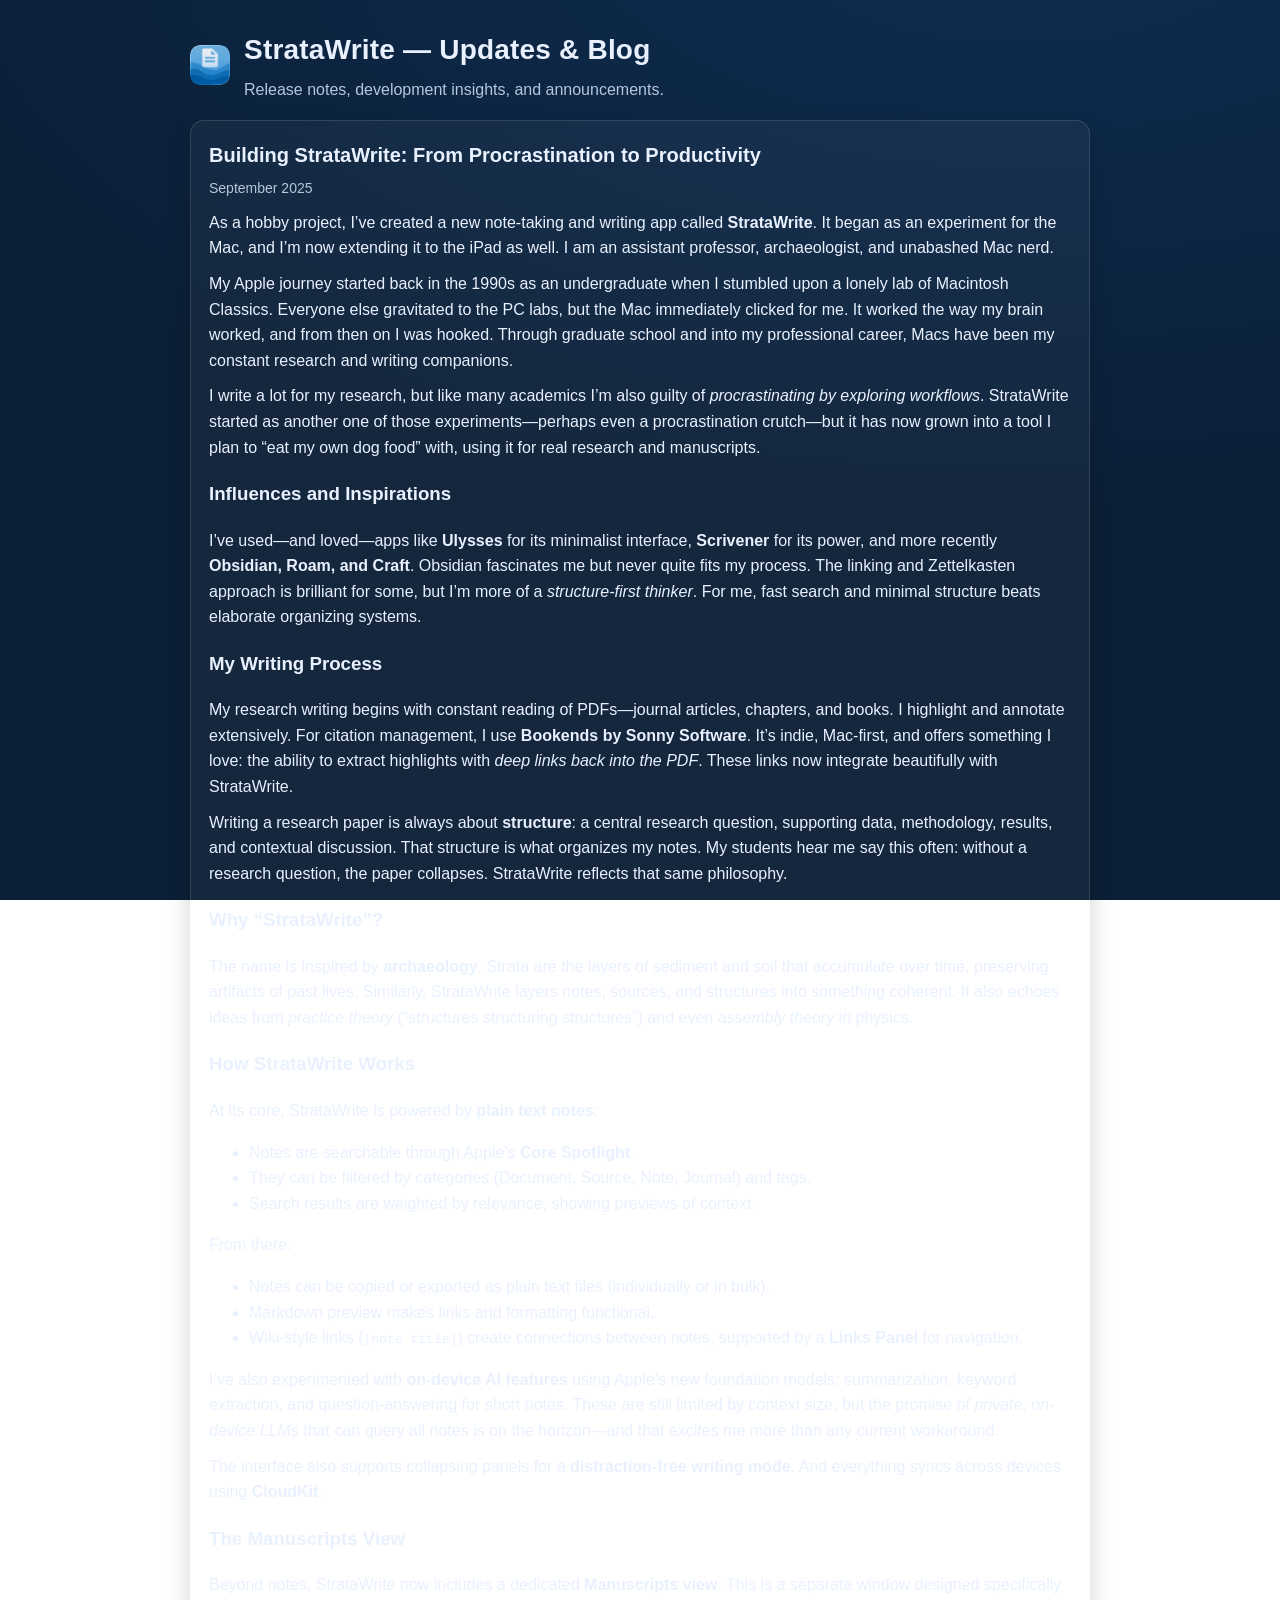
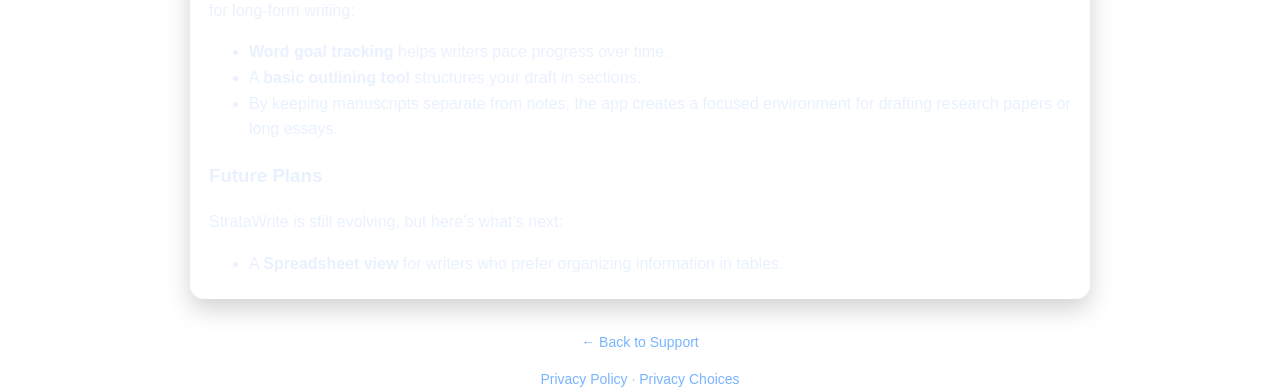
==== blog.html @ fb5aecd9 "Update blog.html" ====
<!DOCTYPE html>
<html lang="en">
<head>
  <meta charset="utf-8">
  <meta name="viewport" content="width=device-width, initial-scale=1">
  <title>StrataWrite — Updates & Blog</title>
  <meta name="description" content="Product updates, release notes, and development notes for StrataWrite.">
  <link rel="apple-touch-icon" sizes="180x180" href="apple-touch-icon.png">
  <link rel="icon" type="image/png" sizes="32x32" href="favicon-32x32.png">
  <link rel="icon" type="image/png" sizes="16x16" href="favicon-16x16.png">
  <link rel="manifest" href="site.webmanifest">
  <style>
    :root {
      --bg: #0b1f36;
      --bg2:#0e2d51;
      --text:#e9f1ff;
      --muted:#b7c6de;
      --card:#10243f;
      --accent:#79b4ff;
      --border: rgba(255,255,255,0.12);
    }
    *{box-sizing:border-box}
    html,body{height:100%}
    body{
      margin:0;
      font-family:-apple-system,BlinkMacSystemFont,"SF Pro Text","Segoe UI",Roboto,Helvetica,Arial,sans-serif;
      color:var(--text);
      background: radial-gradient(1200px 600px at 80% -10%, var(--bg2), var(--bg)) fixed;
      line-height:1.6;
      -webkit-font-smoothing:antialiased;
      -moz-osx-font-smoothing:grayscale;
      padding: 28px 20px 80px;
    }
    .wrap{max-width:900px;margin:0 auto}
    header{
      display:flex;align-items:center;gap:14px;margin-bottom:16px
    }
    header img{width:40px;height:40px;border-radius:9px}
    h1{margin:0;font-size:28px;letter-spacing:.2px}
    .sub{color:var(--muted);margin:4px 0 0 0}
    .post{
      background: rgba(255,255,255,0.04);
      border: 1px solid var(--border);
      border-radius: 14px;
      padding: 18px 18px 6px;
      margin: 18px 0;
      box-shadow: 0 10px 24px rgba(0,0,0,0.18);
    }
    .post h2{margin:0 0 6px;font-size:20px}
    .meta{color:var(--muted);font-size:14px;margin-bottom:10px}
    .post p{margin:0 0 10px}
    .divider{height:1px;background:var(--border);margin:14px 0}
    a{color:var(--accent);text-decoration:none}
    a:hover{text-decoration:underline}
    footer{margin-top:32px;color:var(--muted);font-size:14px;text-align:center}
    .back{display:inline-block;margin-top:8px}
  </style>
</head>
<body>
  <div class="wrap">
    <header id="top">
      <img src="android-chrome-192x192.png" alt="StrataWrite icon">
      <div>
        <h1>StrataWrite — Updates & Blog</h1>
        <p class="sub">Release notes, development insights, and announcements.</p>
      </div>
    </header>

    <!-- NEW POSTS GO ABOVE THIS COMMENT. DUPLICATE THE TEMPLATE BELOW. -->

    <article class="post" id="intro-stratawrite">
  <h2>Building StrataWrite: From Procrastination to Productivity</h2>
  <div class="meta">September 2025</div>

  <p>As a hobby project, I’ve created a new note-taking and writing app called <strong>StrataWrite</strong>. It began as an experiment for the Mac, and I’m now extending it to the iPad as well. I am an assistant professor, archaeologist, and unabashed Mac nerd.</p>

  <p>My Apple journey started back in the 1990s as an undergraduate when I stumbled upon a lonely lab of Macintosh Classics. Everyone else gravitated to the PC labs, but the Mac immediately clicked for me. It worked the way my brain worked, and from then on I was hooked. Through graduate school and into my professional career, Macs have been my constant research and writing companions.</p>

  <p>I write a lot for my research, but like many academics I’m also guilty of <em>procrastinating by exploring workflows</em>. StrataWrite started as another one of those experiments—perhaps even a procrastination crutch—but it has now grown into a tool I plan to “eat my own dog food” with, using it for real research and manuscripts.</p>

  <h3>Influences and Inspirations</h3>
  <p>I’ve used—and loved—apps like <strong>Ulysses</strong> for its minimalist interface, <strong>Scrivener</strong> for its power, and more recently <strong>Obsidian, Roam, and Craft</strong>. Obsidian fascinates me but never quite fits my process. The linking and Zettelkasten approach is brilliant for some, but I’m more of a <em>structure-first thinker</em>. For me, fast search and minimal structure beats elaborate organizing systems.</p>

  <h3>My Writing Process</h3>
  <p>My research writing begins with constant reading of PDFs—journal articles, chapters, and books. I highlight and annotate extensively. For citation management, I use <strong>Bookends by Sonny Software</strong>. It’s indie, Mac-first, and offers something I love: the ability to extract highlights with <em>deep links back into the PDF</em>. These links now integrate beautifully with StrataWrite.</p>

  <p>Writing a research paper is always about <strong>structure</strong>: a central research question, supporting data, methodology, results, and contextual discussion. That structure is what organizes my notes. My students hear me say this often: without a research question, the paper collapses. StrataWrite reflects that same philosophy.</p>

  <h3>Why “StrataWrite”?</h3>
  <p>The name is inspired by <strong>archaeology</strong>. Strata are the layers of sediment and soil that accumulate over time, preserving artifacts of past lives. Similarly, StrataWrite layers notes, sources, and structures into something coherent. It also echoes ideas from <em>practice theory</em> (“structures structuring structures”) and even <em>assembly theory</em> in physics.</p>

  <h3>How StrataWrite Works</h3>
  <p>At its core, StrataWrite is powered by <strong>plain text notes</strong>:</p>
  <ul>
    <li>Notes are searchable through Apple’s <strong>Core Spotlight</strong>.</li>
    <li>They can be filtered by categories (Document, Source, Note, Journal) and tags.</li>
    <li>Search results are weighted by relevance, showing previews of context.</li>
  </ul>

  <p>From there:</p>
  <ul>
    <li>Notes can be copied or exported as plain text files (individually or in bulk).</li>
    <li>Markdown preview makes links and formatting functional.</li>
    <li>Wiki-style links (<code>[note title]</code>) create connections between notes, supported by a <strong>Links Panel</strong> for navigation.</li>
  </ul>

  <p>I’ve also experimented with <strong>on-device AI features</strong> using Apple’s new foundation models: summarization, keyword extraction, and question-answering for short notes. These are still limited by context size, but the promise of <em>private, on-device LLMs</em> that can query all notes is on the horizon—and that excites me more than any current workaround.</p>

  <p>The interface also supports collapsing panels for a <strong>distraction-free writing mode</strong>. And everything syncs across devices using <strong>CloudKit</strong>.</p>

  <h3>The Manuscripts View</h3>
  <p>Beyond notes, StrataWrite now includes a dedicated <strong>Manuscripts view</strong>. This is a separate window designed specifically for long-form writing:</p>
  <ul>
    <li><strong>Word goal tracking</strong> helps writers pace progress over time.</li>
    <li>A <strong>basic outlining tool</strong> structures your draft in sections.</li>
    <li>By keeping manuscripts separate from notes, the app creates a focused environment for drafting research papers or long essays.</li>
  </ul>

  <h3>Future Plans</h3>
  <p>StrataWrite is still evolving, but here’s what’s next:</p>
  <ul>
    <li>A <strong>Spreadsheet view</strong> for writers who prefer organizing information in tables.</li>
  </ul>

    </article>

    <footer>
      <p><a href="/">← Back to Support</a></p>
      <p><a href="privacy.html">Privacy Policy</a> · <a href="privacy-choices.html">Privacy Choices</a></p>
    </footer>
  </div>
</body>
</html>
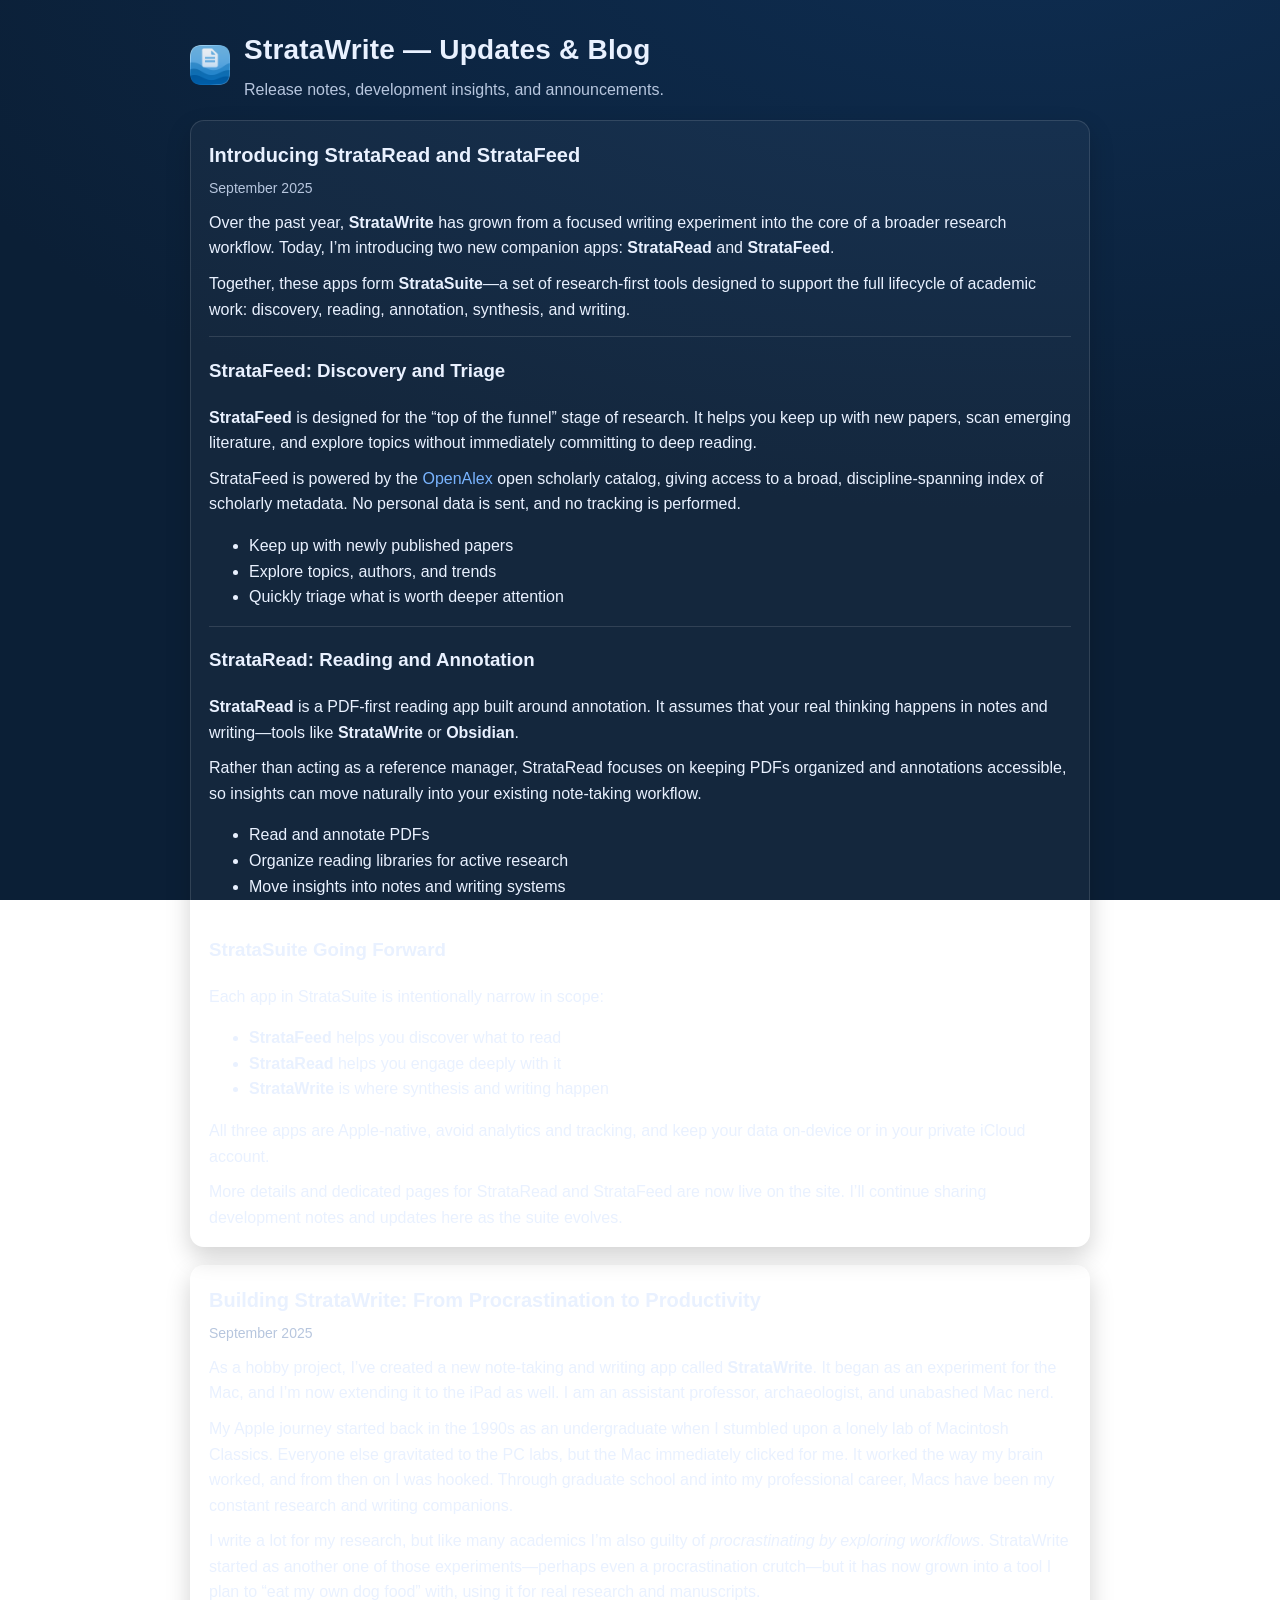
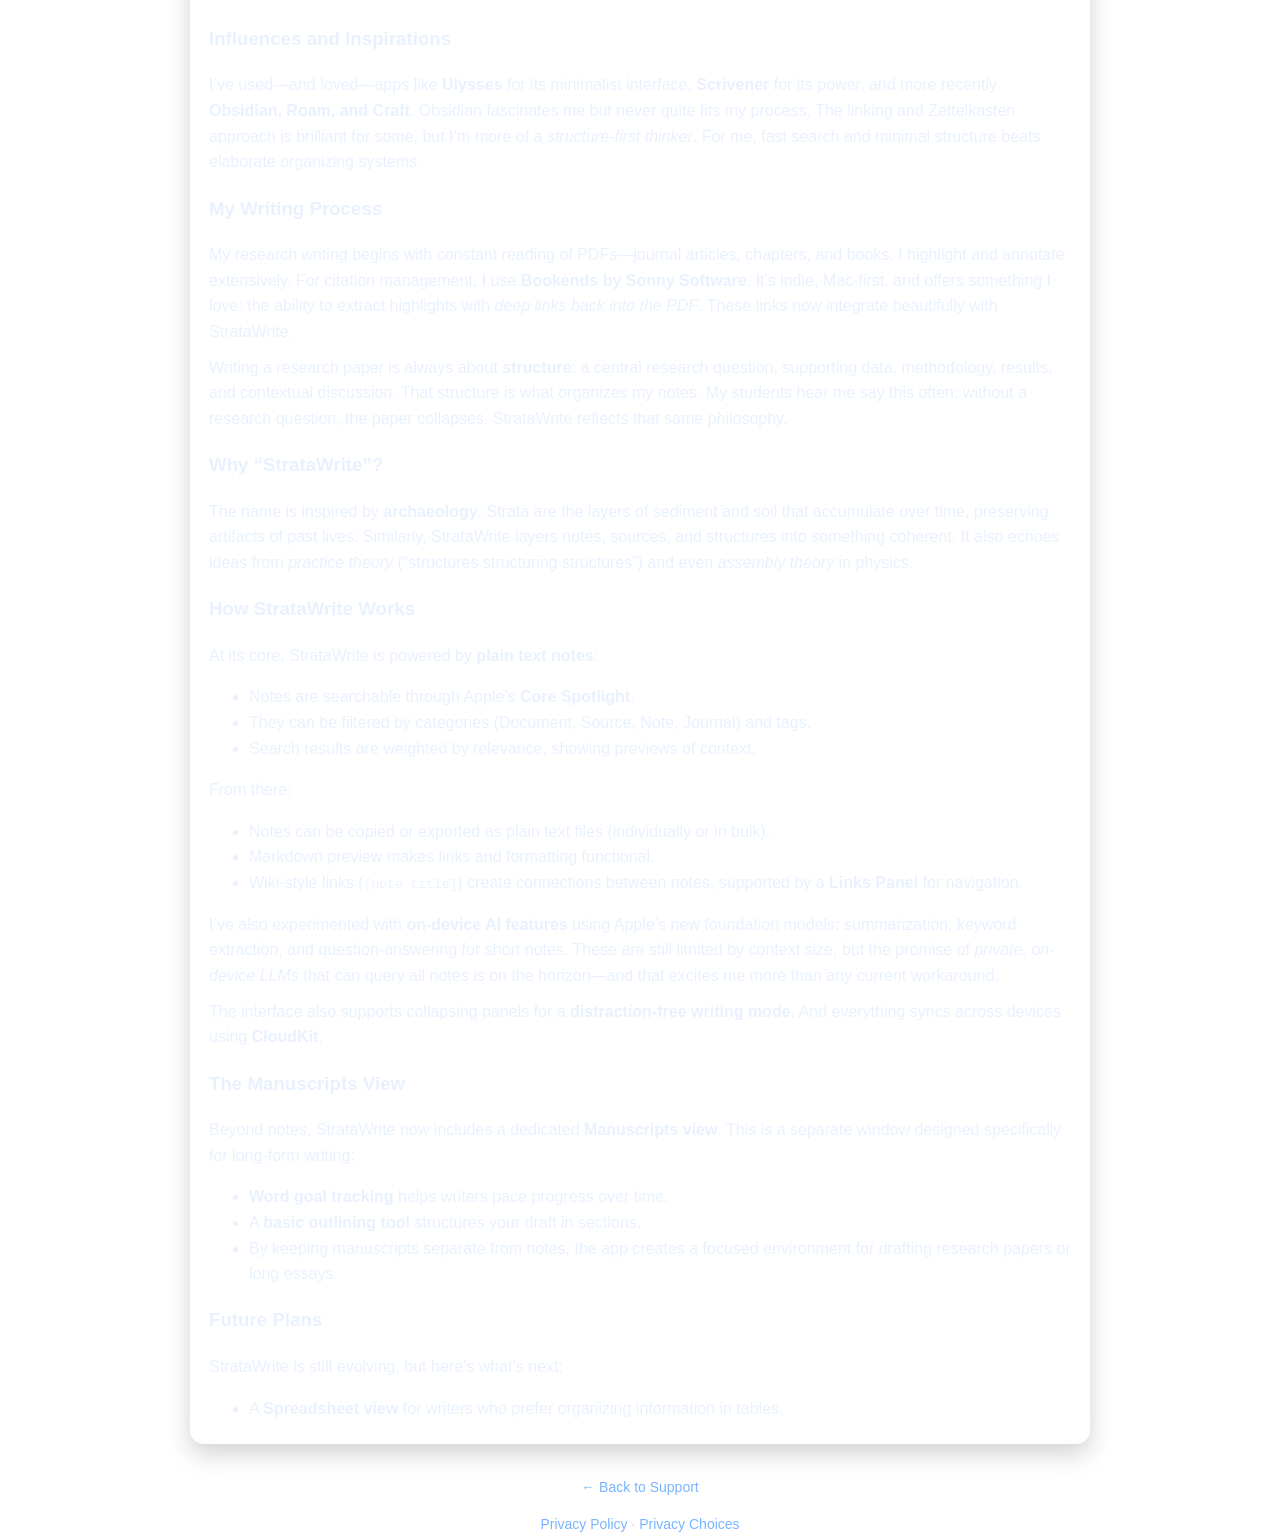
==== commit ee67f8d2: "Update blog.html" ====
--- a/blog.html
+++ b/blog.html
@@ -66,6 +66,91 @@
       </div>
     </header>
 
+        <!-- NEW POSTS GO ABOVE THIS COMMENT. DUPLICATE THE TEMPLATE BELOW. -->
+
+    <article class="post" id="introducing-stratasuite">
+      <h2>Introducing StrataRead and StrataFeed</h2>
+      <div class="meta">September 2025</div>
+
+      <p>
+        Over the past year, <strong>StrataWrite</strong> has grown from a focused writing experiment
+        into the core of a broader research workflow. Today, I’m introducing two new companion apps:
+        <strong>StrataRead</strong> and <strong>StrataFeed</strong>.
+      </p>
+
+      <p>
+        Together, these apps form <strong>StrataSuite</strong>—a set of research-first tools designed
+        to support the full lifecycle of academic work: discovery, reading, annotation, synthesis,
+        and writing.
+      </p>
+
+      <div class="divider"></div>
+
+      <h3>StrataFeed: Discovery and Triage</h3>
+      <p>
+        <strong>StrataFeed</strong> is designed for the “top of the funnel” stage of research.
+        It helps you keep up with new papers, scan emerging literature, and explore topics without
+        immediately committing to deep reading.
+      </p>
+
+      <p>
+        StrataFeed is powered by the <a href="https://openalex.org" target="_blank" rel="noopener">OpenAlex</a>
+        open scholarly catalog, giving access to a broad, discipline-spanning index of scholarly metadata.
+        No personal data is sent, and no tracking is performed.
+      </p>
+
+      <ul>
+        <li>Keep up with newly published papers</li>
+        <li>Explore topics, authors, and trends</li>
+        <li>Quickly triage what is worth deeper attention</li>
+      </ul>
+
+      <div class="divider"></div>
+
+      <h3>StrataRead: Reading and Annotation</h3>
+      <p>
+        <strong>StrataRead</strong> is a PDF-first reading app built around annotation.
+        It assumes that your real thinking happens in notes and writing—tools like
+        <strong>StrataWrite</strong> or <strong>Obsidian</strong>.
+      </p>
+
+      <p>
+        Rather than acting as a reference manager, StrataRead focuses on keeping PDFs organized
+        and annotations accessible, so insights can move naturally into your existing note-taking
+        workflow.
+      </p>
+
+      <ul>
+        <li>Read and annotate PDFs</li>
+        <li>Organize reading libraries for active research</li>
+        <li>Move insights into notes and writing systems</li>
+      </ul>
+
+      <div class="divider"></div>
+
+      <h3>StrataSuite Going Forward</h3>
+      <p>
+        Each app in StrataSuite is intentionally narrow in scope:
+      </p>
+
+      <ul>
+        <li><strong>StrataFeed</strong> helps you discover what to read</li>
+        <li><strong>StrataRead</strong> helps you engage deeply with it</li>
+        <li><strong>StrataWrite</strong> is where synthesis and writing happen</li>
+      </ul>
+
+      <p>
+        All three apps are Apple-native, avoid analytics and tracking, and keep your data
+        on-device or in your private iCloud account.
+      </p>
+
+      <p>
+        More details and dedicated pages for StrataRead and StrataFeed are now live on the site.
+        I’ll continue sharing development notes and updates here as the suite evolves.
+      </p>
+    </article>
+
+    <!-- PREVIOUS POSTS -->
     <!-- NEW POSTS GO ABOVE THIS COMMENT. DUPLICATE THE TEMPLATE BELOW. -->
 
     <article class="post" id="intro-stratawrite">
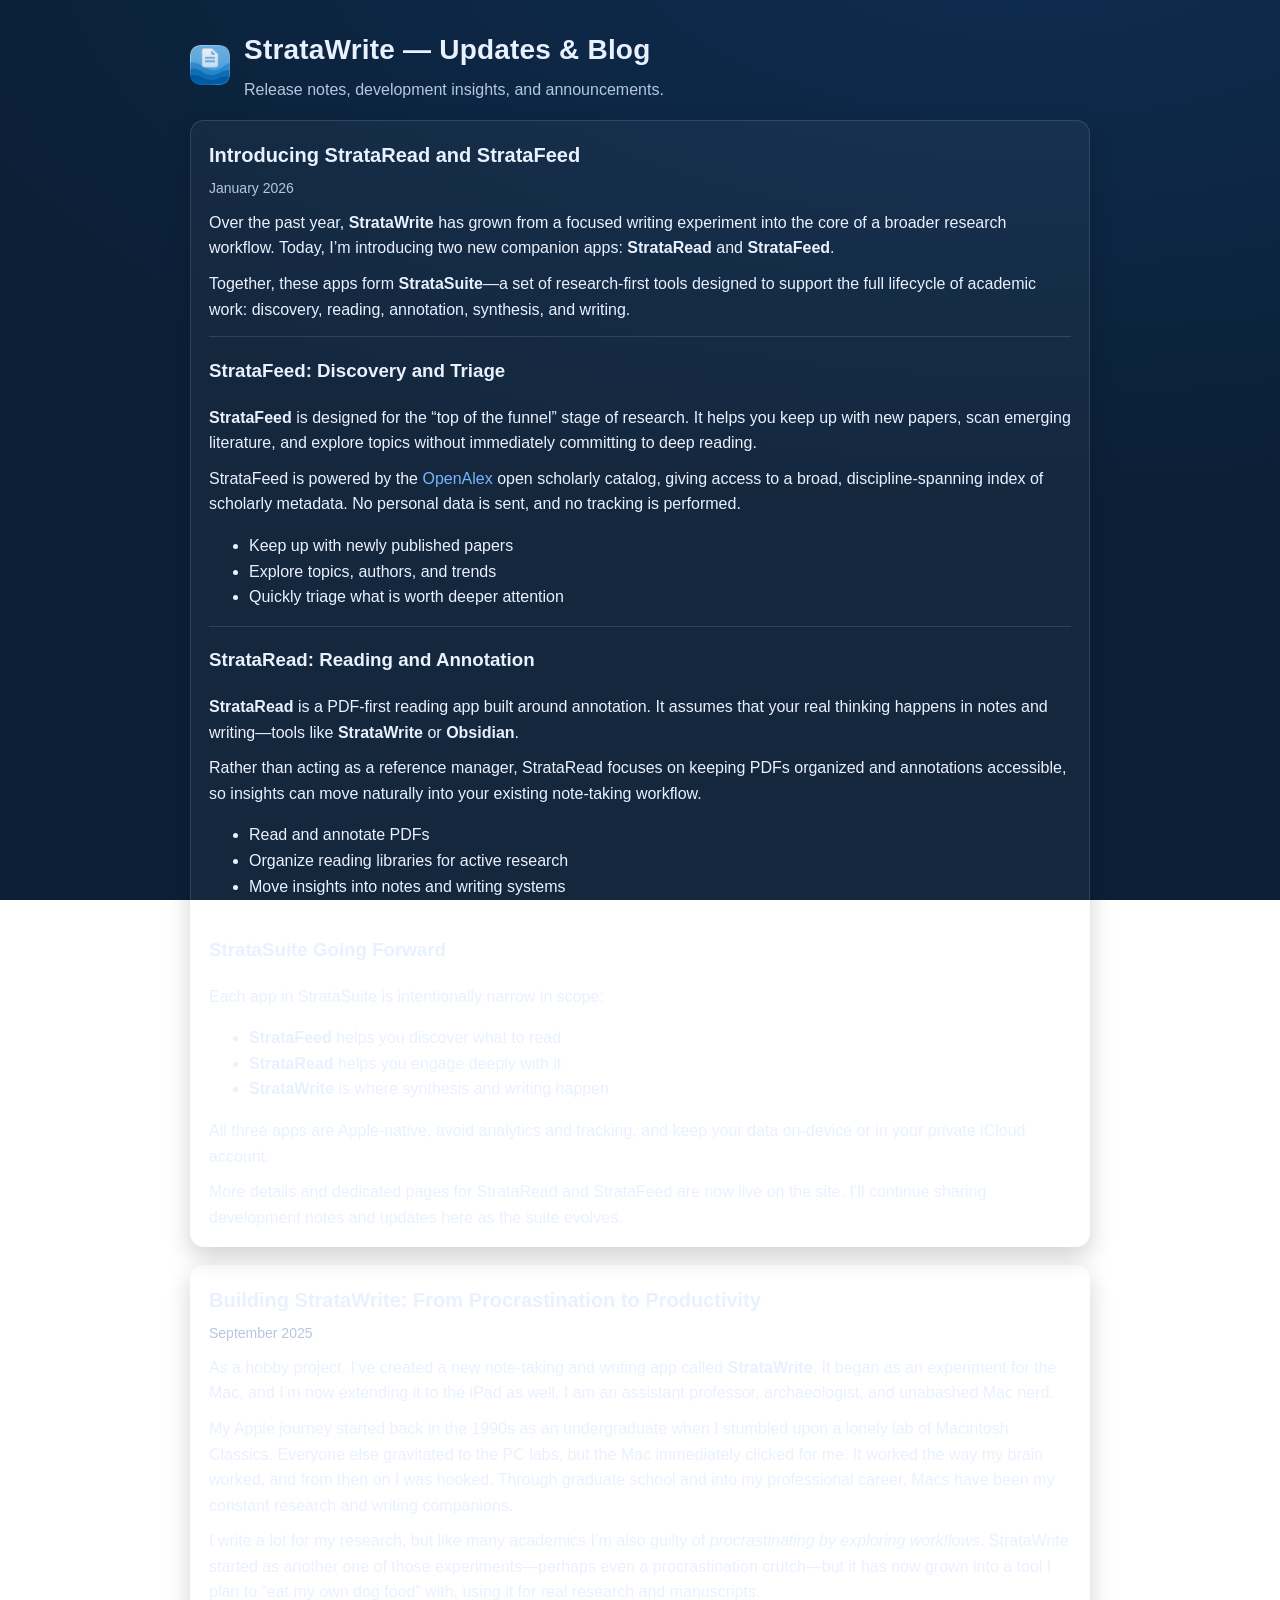
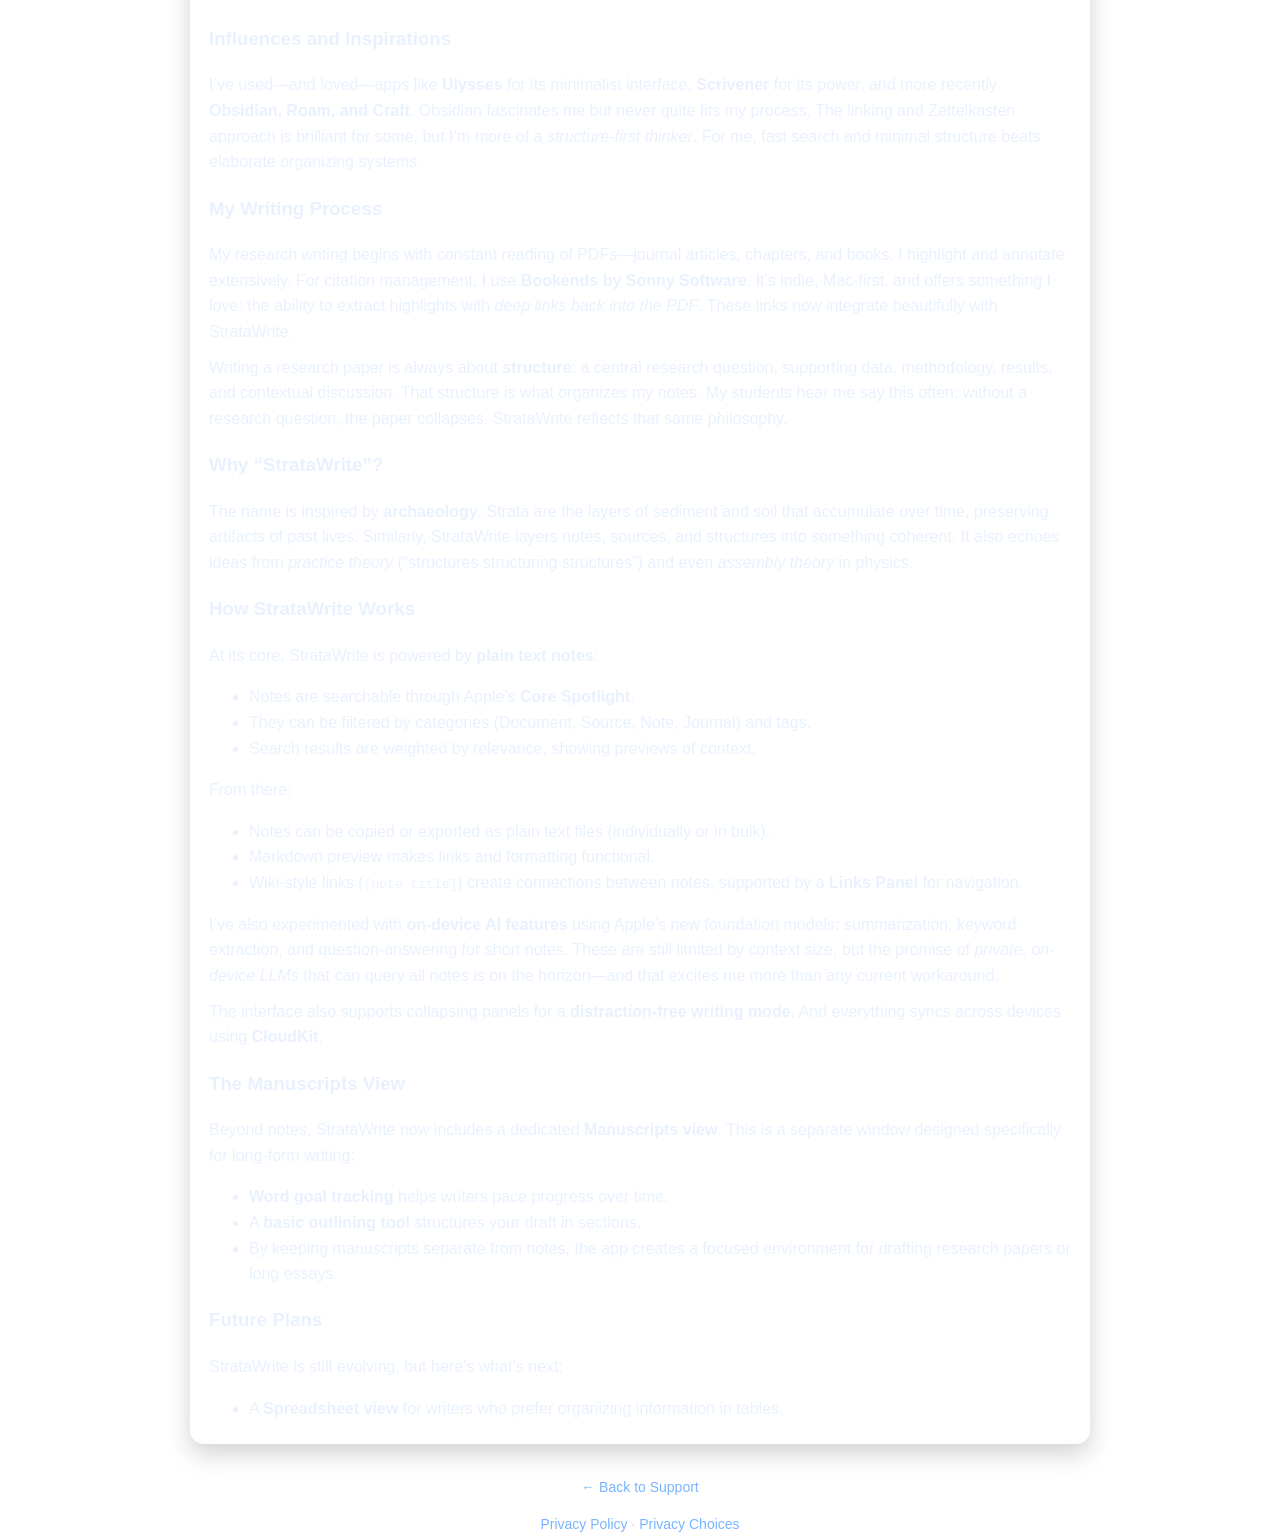
==== commit 94539bc9: "Update blog.html" ====
--- a/blog.html
+++ b/blog.html
@@ -70,7 +70,7 @@
 
     <article class="post" id="introducing-stratasuite">
       <h2>Introducing StrataRead and StrataFeed</h2>
-      <div class="meta">September 2025</div>
+      <div class="meta">January 2026</div>
 
       <p>
         Over the past year, <strong>StrataWrite</strong> has grown from a focused writing experiment
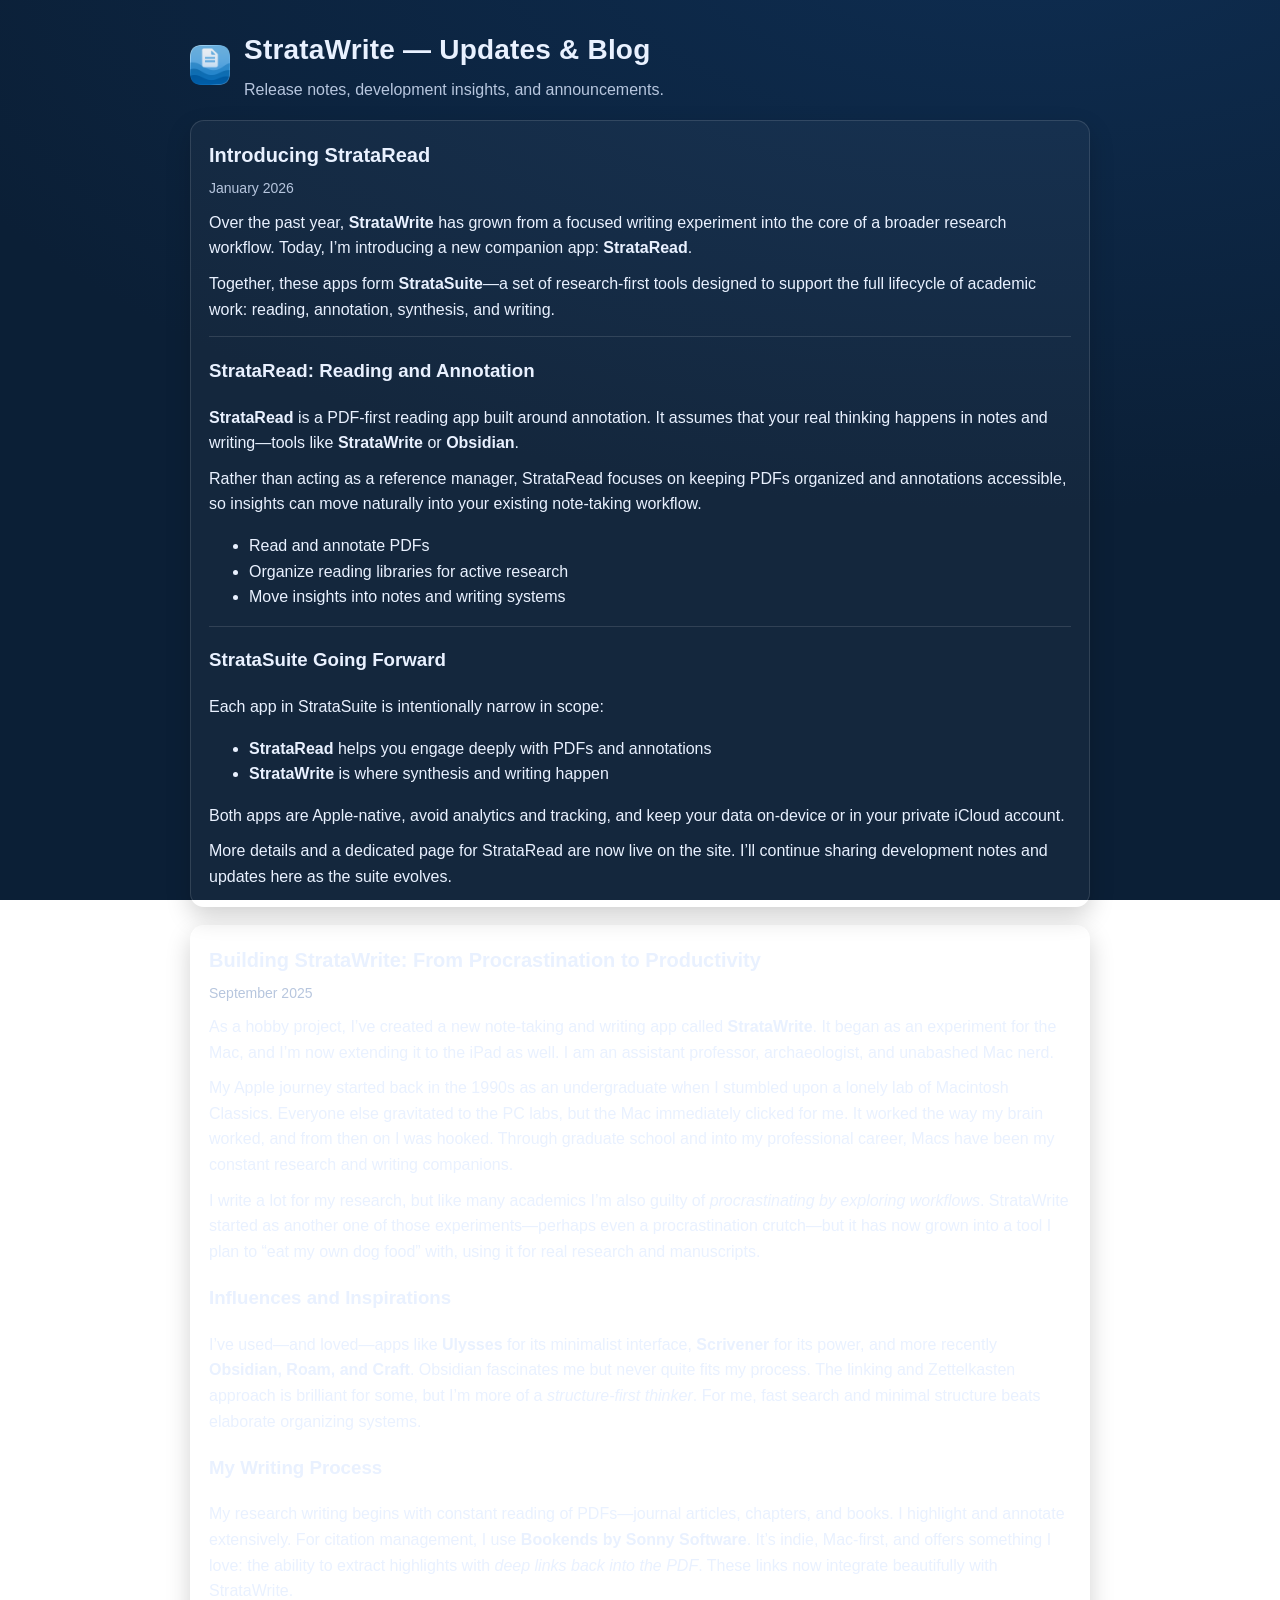
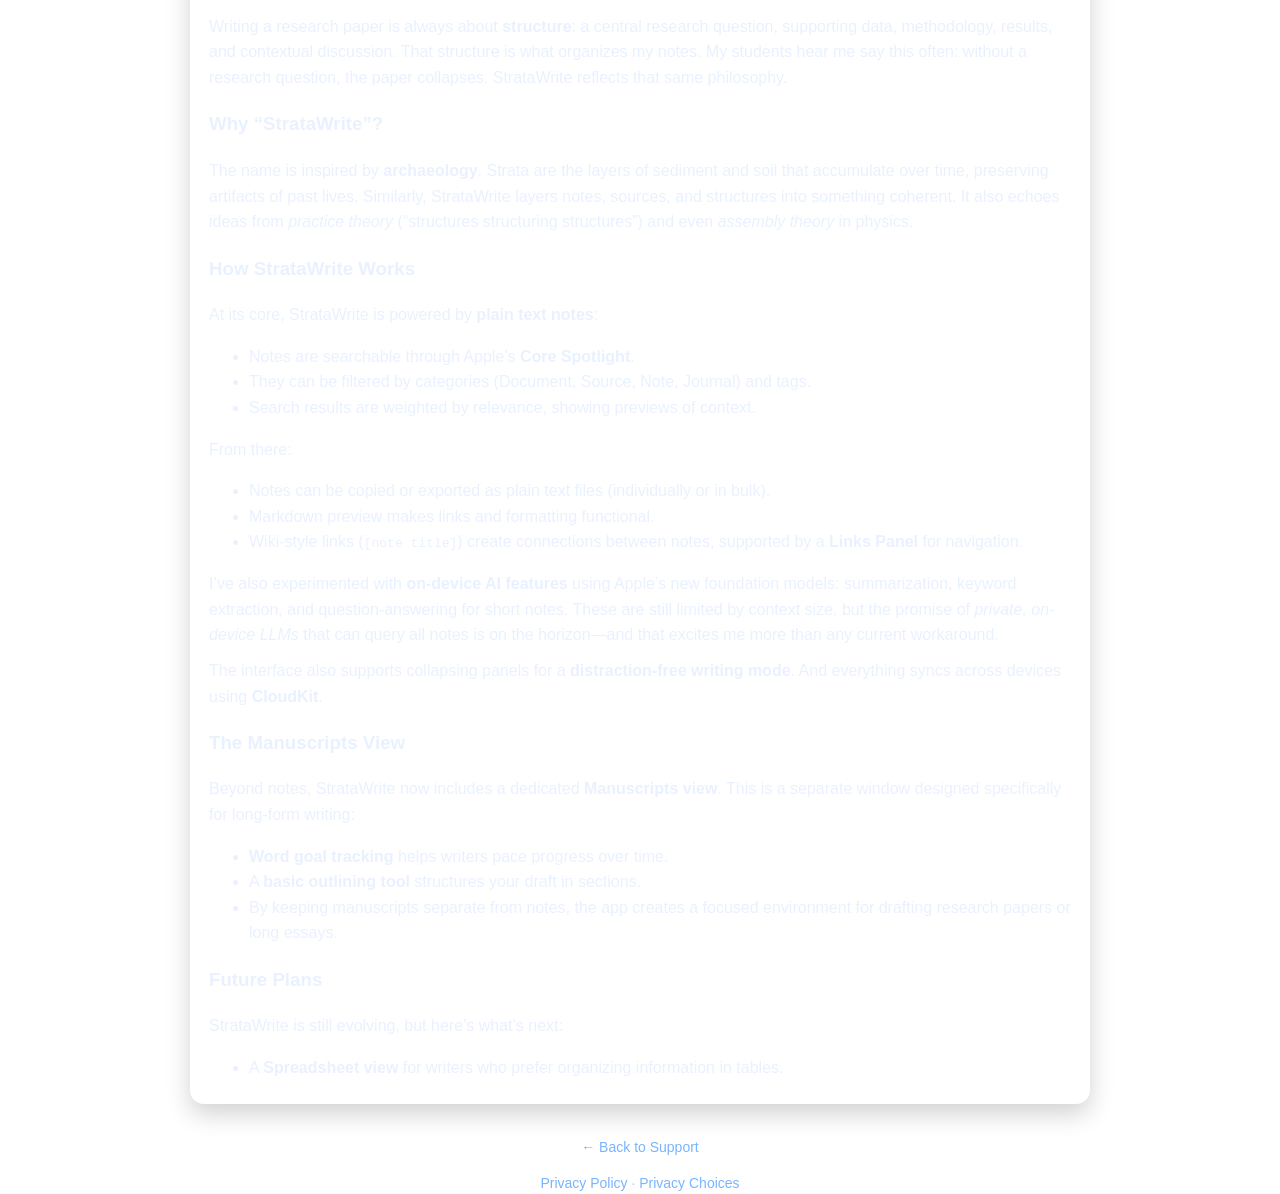
==== commit 8ffbe867: "Redesign StrataWrite website" ====
--- a/blog.html
+++ b/blog.html
@@ -3,7 +3,7 @@
 <head>
   <meta charset="utf-8">
   <meta name="viewport" content="width=device-width, initial-scale=1">
-  <title>StrataWrite — Updates & Blog</title>
+  <title>StrataWrite — Updates &amp; Blog</title>
   <meta name="description" content="Product updates, release notes, and development notes for StrataWrite.">
   <link rel="apple-touch-icon" sizes="180x180" href="apple-touch-icon.png">
   <link rel="icon" type="image/png" sizes="32x32" href="favicon-32x32.png">
@@ -61,7 +61,7 @@
     <header id="top">
       <img src="android-chrome-192x192.png" alt="StrataWrite icon">
       <div>
-        <h1>StrataWrite — Updates & Blog</h1>
+        <h1>StrataWrite — Updates &amp; Blog</h1>
         <p class="sub">Release notes, development insights, and announcements.</p>
       </div>
     </header>
@@ -69,41 +69,20 @@
         <!-- NEW POSTS GO ABOVE THIS COMMENT. DUPLICATE THE TEMPLATE BELOW. -->
 
     <article class="post" id="introducing-stratasuite">
-      <h2>Introducing StrataRead and StrataFeed</h2>
+      <h2>Introducing StrataRead</h2>
       <div class="meta">January 2026</div>
 
       <p>
         Over the past year, <strong>StrataWrite</strong> has grown from a focused writing experiment
-        into the core of a broader research workflow. Today, I’m introducing two new companion apps:
-        <strong>StrataRead</strong> and <strong>StrataFeed</strong>.
+        into the core of a broader research workflow. Today, I’m introducing a new companion app:
+        <strong>StrataRead</strong>.
       </p>
 
       <p>
         Together, these apps form <strong>StrataSuite</strong>—a set of research-first tools designed
-        to support the full lifecycle of academic work: discovery, reading, annotation, synthesis,
+        to support the full lifecycle of academic work: reading, annotation, synthesis,
         and writing.
       </p>
-
-      <div class="divider"></div>
-
-      <h3>StrataFeed: Discovery and Triage</h3>
-      <p>
-        <strong>StrataFeed</strong> is designed for the “top of the funnel” stage of research.
-        It helps you keep up with new papers, scan emerging literature, and explore topics without
-        immediately committing to deep reading.
-      </p>
-
-      <p>
-        StrataFeed is powered by the <a href="https://openalex.org" target="_blank" rel="noopener">OpenAlex</a>
-        open scholarly catalog, giving access to a broad, discipline-spanning index of scholarly metadata.
-        No personal data is sent, and no tracking is performed.
-      </p>
-
-      <ul>
-        <li>Keep up with newly published papers</li>
-        <li>Explore topics, authors, and trends</li>
-        <li>Quickly triage what is worth deeper attention</li>
-      </ul>
 
       <div class="divider"></div>
 
@@ -134,18 +113,17 @@
       </p>
 
       <ul>
-        <li><strong>StrataFeed</strong> helps you discover what to read</li>
-        <li><strong>StrataRead</strong> helps you engage deeply with it</li>
+        <li><strong>StrataRead</strong> helps you engage deeply with PDFs and annotations</li>
         <li><strong>StrataWrite</strong> is where synthesis and writing happen</li>
       </ul>
 
       <p>
-        All three apps are Apple-native, avoid analytics and tracking, and keep your data
+        Both apps are Apple-native, avoid analytics and tracking, and keep your data
         on-device or in your private iCloud account.
       </p>
 
       <p>
-        More details and dedicated pages for StrataRead and StrataFeed are now live on the site.
+        More details and a dedicated page for StrataRead are now live on the site.
         I’ll continue sharing development notes and updates here as the suite evolves.
       </p>
     </article>
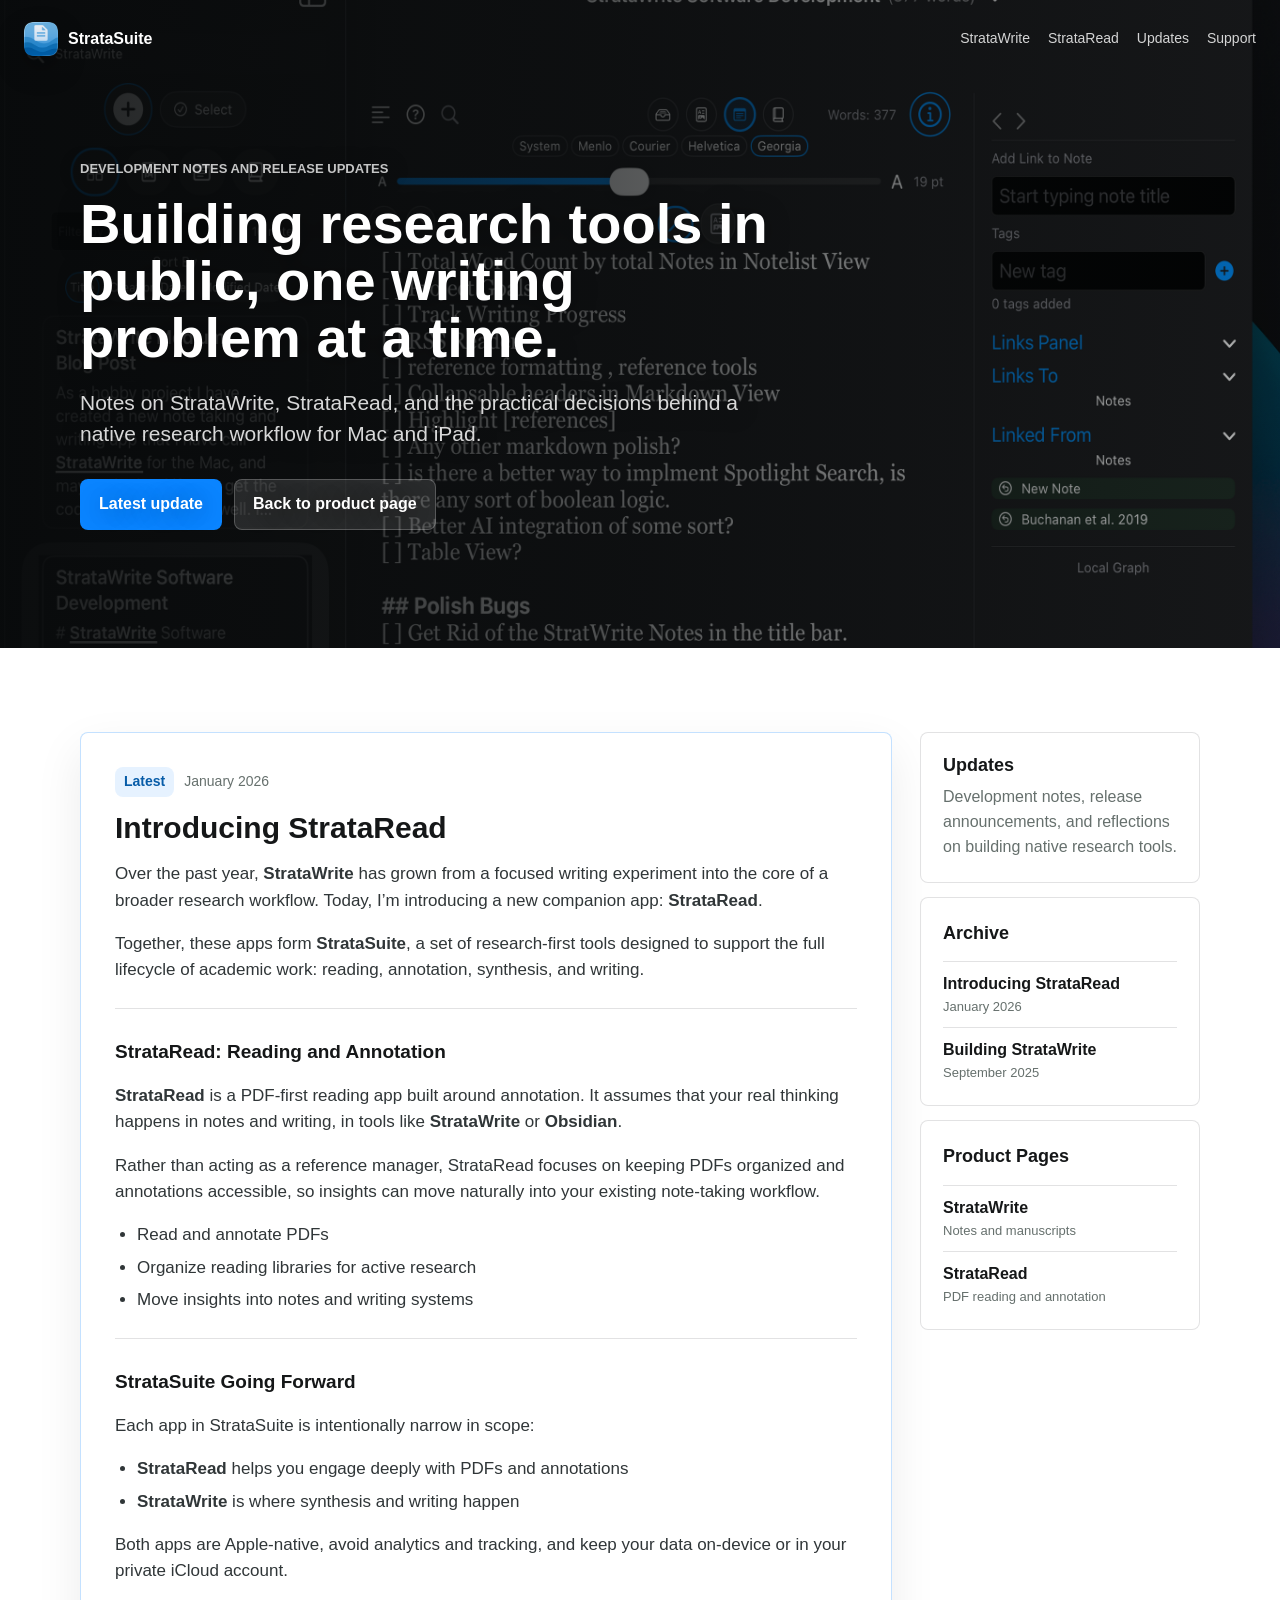
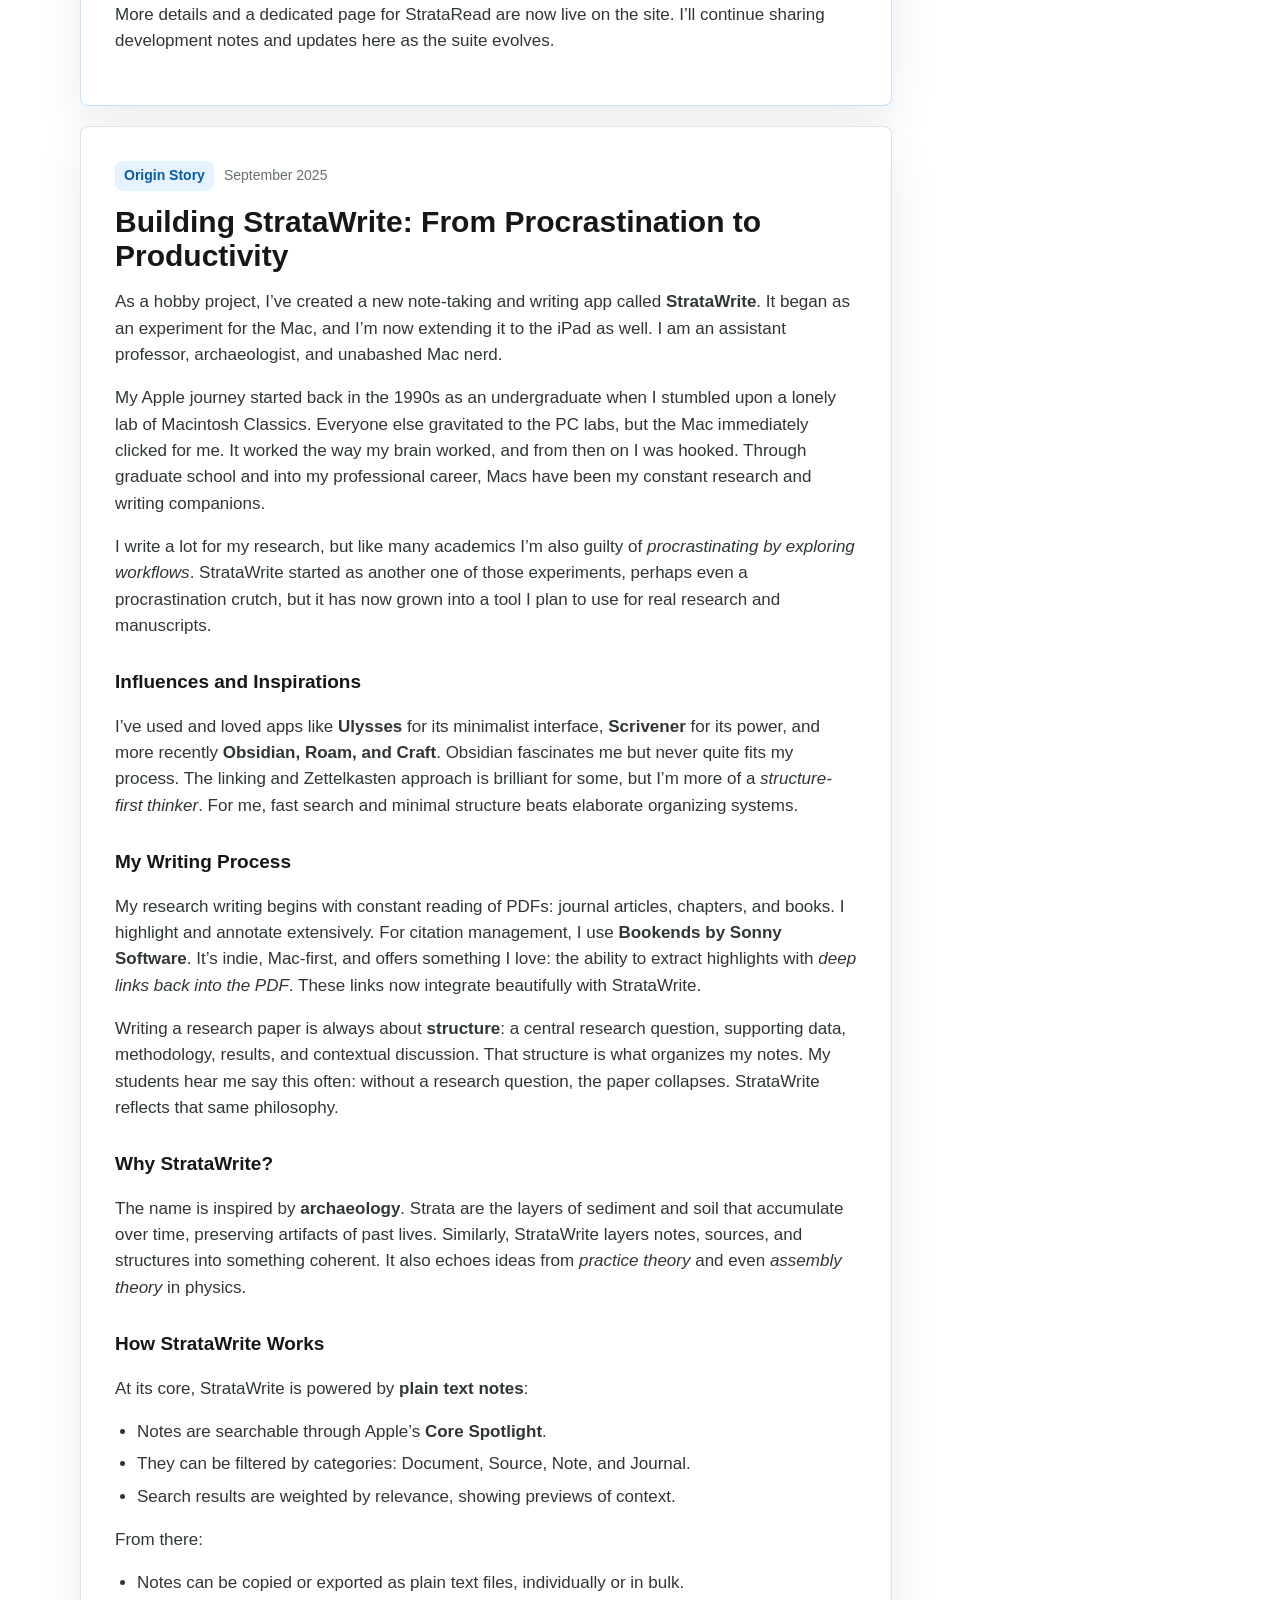
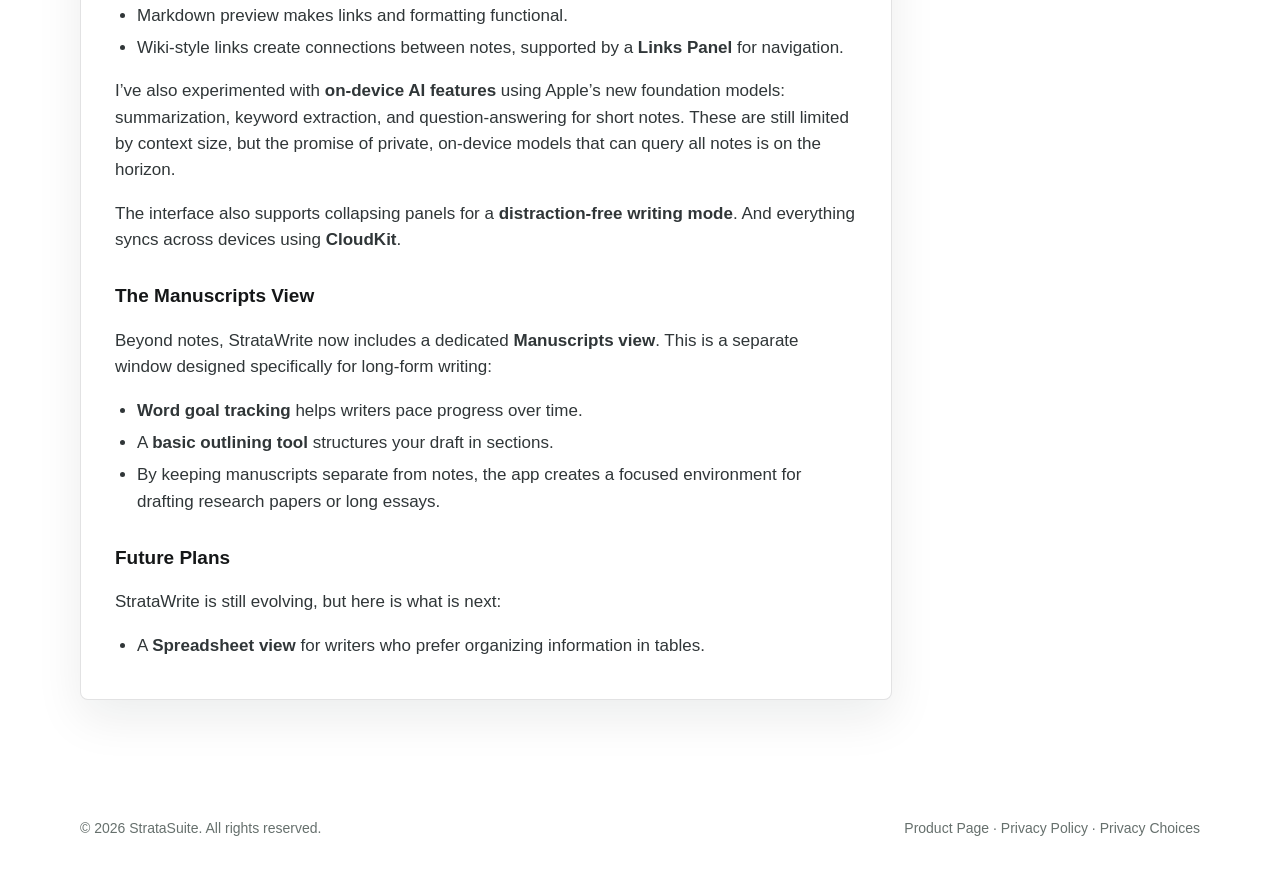
==== commit 71274482: "Redesign blog page" ====
--- a/blog.html
+++ b/blog.html
@@ -3,194 +3,198 @@
 <head>
   <meta charset="utf-8">
   <meta name="viewport" content="width=device-width, initial-scale=1">
-  <title>StrataWrite — Updates &amp; Blog</title>
-  <meta name="description" content="Product updates, release notes, and development notes for StrataWrite.">
+  <title>StrataWrite Updates and Blog</title>
+  <meta name="description" content="Product updates, release notes, and development notes for StrataWrite and StrataRead.">
   <link rel="apple-touch-icon" sizes="180x180" href="apple-touch-icon.png">
   <link rel="icon" type="image/png" sizes="32x32" href="favicon-32x32.png">
   <link rel="icon" type="image/png" sizes="16x16" href="favicon-16x16.png">
   <link rel="manifest" href="site.webmanifest">
-  <style>
-    :root {
-      --bg: #0b1f36;
-      --bg2:#0e2d51;
-      --text:#e9f1ff;
-      --muted:#b7c6de;
-      --card:#10243f;
-      --accent:#79b4ff;
-      --border: rgba(255,255,255,0.12);
-    }
-    *{box-sizing:border-box}
-    html,body{height:100%}
-    body{
-      margin:0;
-      font-family:-apple-system,BlinkMacSystemFont,"SF Pro Text","Segoe UI",Roboto,Helvetica,Arial,sans-serif;
-      color:var(--text);
-      background: radial-gradient(1200px 600px at 80% -10%, var(--bg2), var(--bg)) fixed;
-      line-height:1.6;
-      -webkit-font-smoothing:antialiased;
-      -moz-osx-font-smoothing:grayscale;
-      padding: 28px 20px 80px;
-    }
-    .wrap{max-width:900px;margin:0 auto}
-    header{
-      display:flex;align-items:center;gap:14px;margin-bottom:16px
-    }
-    header img{width:40px;height:40px;border-radius:9px}
-    h1{margin:0;font-size:28px;letter-spacing:.2px}
-    .sub{color:var(--muted);margin:4px 0 0 0}
-    .post{
-      background: rgba(255,255,255,0.04);
-      border: 1px solid var(--border);
-      border-radius: 14px;
-      padding: 18px 18px 6px;
-      margin: 18px 0;
-      box-shadow: 0 10px 24px rgba(0,0,0,0.18);
-    }
-    .post h2{margin:0 0 6px;font-size:20px}
-    .meta{color:var(--muted);font-size:14px;margin-bottom:10px}
-    .post p{margin:0 0 10px}
-    .divider{height:1px;background:var(--border);margin:14px 0}
-    a{color:var(--accent);text-decoration:none}
-    a:hover{text-decoration:underline}
-    footer{margin-top:32px;color:var(--muted);font-size:14px;text-align:center}
-    .back{display:inline-block;margin-top:8px}
-  </style>
+  <link rel="stylesheet" href="assets/site.css">
 </head>
+
 <body>
-  <div class="wrap">
-    <header id="top">
-      <img src="android-chrome-192x192.png" alt="StrataWrite icon">
-      <div>
-        <h1>StrataWrite — Updates &amp; Blog</h1>
-        <p class="sub">Release notes, development insights, and announcements.</p>
+  <header class="hero updates-hero">
+    <nav class="site-nav" aria-label="Primary navigation">
+      <a class="brand" href="index.html">
+        <img src="android-chrome-192x192.png" alt="StrataWrite icon">
+        <span>StrataSuite</span>
+      </a>
+      <div class="nav-links">
+        <a href="index.html#stratawrite">StrataWrite</a>
+        <a href="index.html#strataread">StrataRead</a>
+        <a href="blog.html">Updates</a>
+        <a href="mailto:stance@mac.com?subject=StrataSuite%20Support">Support</a>
       </div>
-    </header>
-
-        <!-- NEW POSTS GO ABOVE THIS COMMENT. DUPLICATE THE TEMPLATE BELOW. -->
-
-    <article class="post" id="introducing-stratasuite">
-      <h2>Introducing StrataRead</h2>
-      <div class="meta">January 2026</div>
-
-      <p>
-        Over the past year, <strong>StrataWrite</strong> has grown from a focused writing experiment
-        into the core of a broader research workflow. Today, I’m introducing a new companion app:
-        <strong>StrataRead</strong>.
-      </p>
-
-      <p>
-        Together, these apps form <strong>StrataSuite</strong>—a set of research-first tools designed
-        to support the full lifecycle of academic work: reading, annotation, synthesis,
-        and writing.
-      </p>
-
-      <div class="divider"></div>
-
-      <h3>StrataRead: Reading and Annotation</h3>
-      <p>
-        <strong>StrataRead</strong> is a PDF-first reading app built around annotation.
-        It assumes that your real thinking happens in notes and writing—tools like
-        <strong>StrataWrite</strong> or <strong>Obsidian</strong>.
-      </p>
-
-      <p>
-        Rather than acting as a reference manager, StrataRead focuses on keeping PDFs organized
-        and annotations accessible, so insights can move naturally into your existing note-taking
-        workflow.
-      </p>
-
-      <ul>
-        <li>Read and annotate PDFs</li>
-        <li>Organize reading libraries for active research</li>
-        <li>Move insights into notes and writing systems</li>
-      </ul>
-
-      <div class="divider"></div>
-
-      <h3>StrataSuite Going Forward</h3>
-      <p>
-        Each app in StrataSuite is intentionally narrow in scope:
-      </p>
-
-      <ul>
-        <li><strong>StrataRead</strong> helps you engage deeply with PDFs and annotations</li>
-        <li><strong>StrataWrite</strong> is where synthesis and writing happen</li>
-      </ul>
-
-      <p>
-        Both apps are Apple-native, avoid analytics and tracking, and keep your data
-        on-device or in your private iCloud account.
-      </p>
-
-      <p>
-        More details and a dedicated page for StrataRead are now live on the site.
-        I’ll continue sharing development notes and updates here as the suite evolves.
-      </p>
-    </article>
-
-    <!-- PREVIOUS POSTS -->
-    <!-- NEW POSTS GO ABOVE THIS COMMENT. DUPLICATE THE TEMPLATE BELOW. -->
-
-    <article class="post" id="intro-stratawrite">
-  <h2>Building StrataWrite: From Procrastination to Productivity</h2>
-  <div class="meta">September 2025</div>
-
-  <p>As a hobby project, I’ve created a new note-taking and writing app called <strong>StrataWrite</strong>. It began as an experiment for the Mac, and I’m now extending it to the iPad as well. I am an assistant professor, archaeologist, and unabashed Mac nerd.</p>
-
-  <p>My Apple journey started back in the 1990s as an undergraduate when I stumbled upon a lonely lab of Macintosh Classics. Everyone else gravitated to the PC labs, but the Mac immediately clicked for me. It worked the way my brain worked, and from then on I was hooked. Through graduate school and into my professional career, Macs have been my constant research and writing companions.</p>
-
-  <p>I write a lot for my research, but like many academics I’m also guilty of <em>procrastinating by exploring workflows</em>. StrataWrite started as another one of those experiments—perhaps even a procrastination crutch—but it has now grown into a tool I plan to “eat my own dog food” with, using it for real research and manuscripts.</p>
-
-  <h3>Influences and Inspirations</h3>
-  <p>I’ve used—and loved—apps like <strong>Ulysses</strong> for its minimalist interface, <strong>Scrivener</strong> for its power, and more recently <strong>Obsidian, Roam, and Craft</strong>. Obsidian fascinates me but never quite fits my process. The linking and Zettelkasten approach is brilliant for some, but I’m more of a <em>structure-first thinker</em>. For me, fast search and minimal structure beats elaborate organizing systems.</p>
-
-  <h3>My Writing Process</h3>
-  <p>My research writing begins with constant reading of PDFs—journal articles, chapters, and books. I highlight and annotate extensively. For citation management, I use <strong>Bookends by Sonny Software</strong>. It’s indie, Mac-first, and offers something I love: the ability to extract highlights with <em>deep links back into the PDF</em>. These links now integrate beautifully with StrataWrite.</p>
-
-  <p>Writing a research paper is always about <strong>structure</strong>: a central research question, supporting data, methodology, results, and contextual discussion. That structure is what organizes my notes. My students hear me say this often: without a research question, the paper collapses. StrataWrite reflects that same philosophy.</p>
-
-  <h3>Why “StrataWrite”?</h3>
-  <p>The name is inspired by <strong>archaeology</strong>. Strata are the layers of sediment and soil that accumulate over time, preserving artifacts of past lives. Similarly, StrataWrite layers notes, sources, and structures into something coherent. It also echoes ideas from <em>practice theory</em> (“structures structuring structures”) and even <em>assembly theory</em> in physics.</p>
-
-  <h3>How StrataWrite Works</h3>
-  <p>At its core, StrataWrite is powered by <strong>plain text notes</strong>:</p>
-  <ul>
-    <li>Notes are searchable through Apple’s <strong>Core Spotlight</strong>.</li>
-    <li>They can be filtered by categories (Document, Source, Note, Journal) and tags.</li>
-    <li>Search results are weighted by relevance, showing previews of context.</li>
-  </ul>
-
-  <p>From there:</p>
-  <ul>
-    <li>Notes can be copied or exported as plain text files (individually or in bulk).</li>
-    <li>Markdown preview makes links and formatting functional.</li>
-    <li>Wiki-style links (<code>[note title]</code>) create connections between notes, supported by a <strong>Links Panel</strong> for navigation.</li>
-  </ul>
-
-  <p>I’ve also experimented with <strong>on-device AI features</strong> using Apple’s new foundation models: summarization, keyword extraction, and question-answering for short notes. These are still limited by context size, but the promise of <em>private, on-device LLMs</em> that can query all notes is on the horizon—and that excites me more than any current workaround.</p>
-
-  <p>The interface also supports collapsing panels for a <strong>distraction-free writing mode</strong>. And everything syncs across devices using <strong>CloudKit</strong>.</p>
-
-  <h3>The Manuscripts View</h3>
-  <p>Beyond notes, StrataWrite now includes a dedicated <strong>Manuscripts view</strong>. This is a separate window designed specifically for long-form writing:</p>
-  <ul>
-    <li><strong>Word goal tracking</strong> helps writers pace progress over time.</li>
-    <li>A <strong>basic outlining tool</strong> structures your draft in sections.</li>
-    <li>By keeping manuscripts separate from notes, the app creates a focused environment for drafting research papers or long essays.</li>
-  </ul>
-
-  <h3>Future Plans</h3>
-  <p>StrataWrite is still evolving, but here’s what’s next:</p>
-  <ul>
-    <li>A <strong>Spreadsheet view</strong> for writers who prefer organizing information in tables.</li>
-  </ul>
-
-    </article>
-
-    <footer>
-      <p><a href="/">← Back to Support</a></p>
-      <p><a href="privacy.html">Privacy Policy</a> · <a href="privacy-choices.html">Privacy Choices</a></p>
-    </footer>
-  </div>
+    </nav>
+
+    <div class="hero-inner">
+      <div class="hero-copy">
+        <p class="eyebrow">Development notes and release updates</p>
+        <h1>Building research tools in public, one writing problem at a time.</h1>
+        <p class="hero-sub">Notes on StrataWrite, StrataRead, and the practical decisions behind a native research workflow for Mac and iPad.</p>
+        <div class="actions">
+          <a class="button primary" href="#introducing-stratasuite">Latest update</a>
+          <a class="button" href="index.html">Back to product page</a>
+        </div>
+      </div>
+    </div>
+  </header>
+
+  <main class="blog-main">
+    <section class="band white">
+      <div class="wrap blog-layout">
+        <div class="post-list">
+          <article class="post-card featured" id="introducing-stratasuite">
+            <div class="post-meta">
+              <span class="post-badge">Latest</span>
+              <span>January 2026</span>
+            </div>
+            <h2>Introducing StrataRead</h2>
+
+            <p>
+              Over the past year, <strong>StrataWrite</strong> has grown from a focused writing experiment
+              into the core of a broader research workflow. Today, I&rsquo;m introducing a new companion app:
+              <strong>StrataRead</strong>.
+            </p>
+
+            <p>
+              Together, these apps form <strong>StrataSuite</strong>, a set of research-first tools designed
+              to support the full lifecycle of academic work: reading, annotation, synthesis, and writing.
+            </p>
+
+            <div class="divider"></div>
+
+            <h3>StrataRead: Reading and Annotation</h3>
+            <p>
+              <strong>StrataRead</strong> is a PDF-first reading app built around annotation.
+              It assumes that your real thinking happens in notes and writing, in tools like
+              <strong>StrataWrite</strong> or <strong>Obsidian</strong>.
+            </p>
+
+            <p>
+              Rather than acting as a reference manager, StrataRead focuses on keeping PDFs organized
+              and annotations accessible, so insights can move naturally into your existing note-taking
+              workflow.
+            </p>
+
+            <ul>
+              <li>Read and annotate PDFs</li>
+              <li>Organize reading libraries for active research</li>
+              <li>Move insights into notes and writing systems</li>
+            </ul>
+
+            <div class="divider"></div>
+
+            <h3>StrataSuite Going Forward</h3>
+            <p>Each app in StrataSuite is intentionally narrow in scope:</p>
+
+            <ul>
+              <li><strong>StrataRead</strong> helps you engage deeply with PDFs and annotations</li>
+              <li><strong>StrataWrite</strong> is where synthesis and writing happen</li>
+            </ul>
+
+            <p>
+              Both apps are Apple-native, avoid analytics and tracking, and keep your data
+              on-device or in your private iCloud account.
+            </p>
+
+            <p>
+              More details and a dedicated page for StrataRead are now live on the site.
+              I&rsquo;ll continue sharing development notes and updates here as the suite evolves.
+            </p>
+          </article>
+
+          <article class="post-card" id="intro-stratawrite">
+            <div class="post-meta">
+              <span class="post-badge">Origin Story</span>
+              <span>September 2025</span>
+            </div>
+            <h2>Building StrataWrite: From Procrastination to Productivity</h2>
+
+            <p>As a hobby project, I&rsquo;ve created a new note-taking and writing app called <strong>StrataWrite</strong>. It began as an experiment for the Mac, and I&rsquo;m now extending it to the iPad as well. I am an assistant professor, archaeologist, and unabashed Mac nerd.</p>
+
+            <p>My Apple journey started back in the 1990s as an undergraduate when I stumbled upon a lonely lab of Macintosh Classics. Everyone else gravitated to the PC labs, but the Mac immediately clicked for me. It worked the way my brain worked, and from then on I was hooked. Through graduate school and into my professional career, Macs have been my constant research and writing companions.</p>
+
+            <p>I write a lot for my research, but like many academics I&rsquo;m also guilty of <em>procrastinating by exploring workflows</em>. StrataWrite started as another one of those experiments, perhaps even a procrastination crutch, but it has now grown into a tool I plan to use for real research and manuscripts.</p>
+
+            <h3>Influences and Inspirations</h3>
+            <p>I&rsquo;ve used and loved apps like <strong>Ulysses</strong> for its minimalist interface, <strong>Scrivener</strong> for its power, and more recently <strong>Obsidian, Roam, and Craft</strong>. Obsidian fascinates me but never quite fits my process. The linking and Zettelkasten approach is brilliant for some, but I&rsquo;m more of a <em>structure-first thinker</em>. For me, fast search and minimal structure beats elaborate organizing systems.</p>
+
+            <h3>My Writing Process</h3>
+            <p>My research writing begins with constant reading of PDFs: journal articles, chapters, and books. I highlight and annotate extensively. For citation management, I use <strong>Bookends by Sonny Software</strong>. It&rsquo;s indie, Mac-first, and offers something I love: the ability to extract highlights with <em>deep links back into the PDF</em>. These links now integrate beautifully with StrataWrite.</p>
+
+            <p>Writing a research paper is always about <strong>structure</strong>: a central research question, supporting data, methodology, results, and contextual discussion. That structure is what organizes my notes. My students hear me say this often: without a research question, the paper collapses. StrataWrite reflects that same philosophy.</p>
+
+            <h3>Why StrataWrite?</h3>
+            <p>The name is inspired by <strong>archaeology</strong>. Strata are the layers of sediment and soil that accumulate over time, preserving artifacts of past lives. Similarly, StrataWrite layers notes, sources, and structures into something coherent. It also echoes ideas from <em>practice theory</em> and even <em>assembly theory</em> in physics.</p>
+
+            <h3>How StrataWrite Works</h3>
+            <p>At its core, StrataWrite is powered by <strong>plain text notes</strong>:</p>
+            <ul>
+              <li>Notes are searchable through Apple&rsquo;s <strong>Core Spotlight</strong>.</li>
+              <li>They can be filtered by categories: Document, Source, Note, and Journal.</li>
+              <li>Search results are weighted by relevance, showing previews of context.</li>
+            </ul>
+
+            <p>From there:</p>
+            <ul>
+              <li>Notes can be copied or exported as plain text files, individually or in bulk.</li>
+              <li>Markdown preview makes links and formatting functional.</li>
+              <li>Wiki-style links create connections between notes, supported by a <strong>Links Panel</strong> for navigation.</li>
+            </ul>
+
+            <p>I&rsquo;ve also experimented with <strong>on-device AI features</strong> using Apple&rsquo;s new foundation models: summarization, keyword extraction, and question-answering for short notes. These are still limited by context size, but the promise of private, on-device models that can query all notes is on the horizon.</p>
+
+            <p>The interface also supports collapsing panels for a <strong>distraction-free writing mode</strong>. And everything syncs across devices using <strong>CloudKit</strong>.</p>
+
+            <h3>The Manuscripts View</h3>
+            <p>Beyond notes, StrataWrite now includes a dedicated <strong>Manuscripts view</strong>. This is a separate window designed specifically for long-form writing:</p>
+            <ul>
+              <li><strong>Word goal tracking</strong> helps writers pace progress over time.</li>
+              <li>A <strong>basic outlining tool</strong> structures your draft in sections.</li>
+              <li>By keeping manuscripts separate from notes, the app creates a focused environment for drafting research papers or long essays.</li>
+            </ul>
+
+            <h3>Future Plans</h3>
+            <p>StrataWrite is still evolving, but here is what is next:</p>
+            <ul>
+              <li>A <strong>Spreadsheet view</strong> for writers who prefer organizing information in tables.</li>
+            </ul>
+          </article>
+        </div>
+
+        <aside class="blog-sidebar" aria-label="Blog sidebar">
+          <div class="sidebar-panel">
+            <h2>Updates</h2>
+            <p>Development notes, release announcements, and reflections on building native research tools.</p>
+          </div>
+
+          <div class="sidebar-panel">
+            <h3>Archive</h3>
+            <div class="archive-list">
+              <a href="#introducing-stratasuite">Introducing StrataRead <span>January 2026</span></a>
+              <a href="#intro-stratawrite">Building StrataWrite <span>September 2025</span></a>
+            </div>
+          </div>
+
+          <div class="sidebar-panel">
+            <h3>Product Pages</h3>
+            <div class="archive-list">
+              <a href="index.html#stratawrite">StrataWrite <span>Notes and manuscripts</span></a>
+              <a href="strataread.html">StrataRead <span>PDF reading and annotation</span></a>
+            </div>
+          </div>
+        </aside>
+      </div>
+    </section>
+  </main>
+
+  <footer class="site-footer">
+    <div class="footer-inner">
+      <span>&copy; <span id="year"></span> StrataSuite. All rights reserved.</span>
+      <span><a href="index.html">Product Page</a> · <a href="privacy.html">Privacy Policy</a> · <a href="privacy-choices.html">Privacy Choices</a></span>
+    </div>
+    <script>document.getElementById('year').textContent = new Date().getFullYear();</script>
+  </footer>
 </body>
 </html>
--- a/assets/site.css
+++ b/assets/site.css
@@ -0,0 +1,776 @@
+:root {
+  --ink: #151718;
+  --ink-soft: #303638;
+  --muted: #66706d;
+  --paper: #f6f7f4;
+  --paper-2: #ffffff;
+  --line: rgba(21, 23, 24, 0.12);
+  --line-dark: rgba(255, 255, 255, 0.14);
+  --blue: #0a84ff;
+  --blue-dark: #075ca8;
+  --clay: #9d4f32;
+  --sage: #dfe8df;
+  --mist: #e8edf0;
+  --dark: #111417;
+  --dark-2: #1d2225;
+  --shadow: 0 28px 80px rgba(18, 24, 28, 0.18);
+  --shadow-dark: 0 32px 90px rgba(0, 0, 0, 0.38);
+}
+
+* {
+  box-sizing: border-box;
+}
+
+html {
+  min-height: 100%;
+  scroll-behavior: smooth;
+}
+
+body {
+  margin: 0;
+  min-height: 100%;
+  font-family: -apple-system, BlinkMacSystemFont, "SF Pro Text", "Segoe UI", Roboto, Helvetica, Arial, sans-serif;
+  color: var(--ink);
+  background: var(--paper);
+  line-height: 1.55;
+  -webkit-font-smoothing: antialiased;
+  letter-spacing: 0;
+}
+
+img {
+  display: block;
+  max-width: 100%;
+}
+
+a {
+  color: inherit;
+}
+
+.site-nav {
+  position: absolute;
+  z-index: 5;
+  top: 22px;
+  left: 24px;
+  right: 24px;
+  display: flex;
+  align-items: center;
+  justify-content: space-between;
+  gap: 20px;
+  color: #fff;
+}
+
+.brand {
+  display: inline-flex;
+  align-items: center;
+  gap: 10px;
+  font-weight: 700;
+  text-decoration: none;
+}
+
+.brand img {
+  width: 34px;
+  height: 34px;
+  border-radius: 8px;
+  box-shadow: 0 12px 28px rgba(0, 0, 0, 0.28);
+}
+
+.nav-links {
+  display: flex;
+  align-items: center;
+  gap: 18px;
+  font-size: 14px;
+}
+
+.nav-links a {
+  color: rgba(255, 255, 255, 0.82);
+  text-decoration: none;
+}
+
+.nav-links a:hover {
+  color: #fff;
+}
+
+.hero {
+  position: relative;
+  min-height: calc(100svh - 64px);
+  display: flex;
+  align-items: center;
+  overflow: hidden;
+  color: #fff;
+  background: var(--dark);
+}
+
+.hero::before,
+.hero::after {
+  content: "";
+  position: absolute;
+  inset: 0;
+}
+
+.hero::before {
+  background-size: cover;
+  background-position: center;
+  opacity: 0.9;
+  transform: scale(1.01);
+}
+
+.hero::after {
+  background: rgba(7, 9, 10, 0.28);
+}
+
+.hero.home-hero::after {
+  background: linear-gradient(90deg, rgba(7, 9, 10, 0.88) 0%, rgba(7, 9, 10, 0.72) 46%, rgba(7, 9, 10, 0.24) 100%);
+}
+
+.hero.home-hero::before {
+  background-image: url("shot1.png");
+  background-position: center 62%;
+}
+
+.hero.read-hero::before {
+  background-image: url("strataread-shot1.png");
+  background-position: center;
+  opacity: 0.82;
+}
+
+.hero.read-hero::after {
+  background: linear-gradient(90deg, rgba(7, 9, 10, 0.86) 0%, rgba(7, 9, 10, 0.58) 48%, rgba(7, 9, 10, 0.26) 100%);
+}
+
+.hero.updates-hero {
+  min-height: 72svh;
+}
+
+.hero.updates-hero::before {
+  background-image: url("shot3.png");
+  background-position: center 42%;
+}
+
+.hero.updates-hero::after {
+  background: linear-gradient(90deg, rgba(7, 9, 10, 0.9) 0%, rgba(7, 9, 10, 0.66) 48%, rgba(7, 9, 10, 0.22) 100%);
+}
+
+.hero-inner {
+  position: relative;
+  z-index: 2;
+  width: min(1120px, calc(100% - 48px));
+  margin: 0 auto;
+  padding: 118px 0 80px;
+}
+
+.hero-copy {
+  max-width: 720px;
+  text-shadow: 0 2px 24px rgba(0, 0, 0, 0.42);
+}
+
+.eyebrow {
+  display: inline-flex;
+  align-items: center;
+  gap: 8px;
+  margin: 0 0 16px;
+  color: rgba(255, 255, 255, 0.76);
+  font-size: 13px;
+  font-weight: 700;
+  text-transform: uppercase;
+}
+
+h1,
+h2,
+h3,
+p {
+  letter-spacing: 0;
+}
+
+h1 {
+  margin: 0;
+  max-width: 820px;
+  font-size: 56px;
+  line-height: 1.02;
+  font-weight: 780;
+}
+
+.hero-sub {
+  margin: 22px 0 0;
+  max-width: 680px;
+  font-size: 21px;
+  line-height: 1.46;
+  color: rgba(255, 255, 255, 0.84);
+}
+
+.actions {
+  display: flex;
+  flex-wrap: wrap;
+  gap: 12px;
+  margin-top: 30px;
+}
+
+.button {
+  display: inline-flex;
+  min-height: 48px;
+  align-items: center;
+  justify-content: center;
+  padding: 12px 18px;
+  border-radius: 8px;
+  border: 1px solid rgba(255, 255, 255, 0.22);
+  color: #fff;
+  text-decoration: none;
+  font-weight: 700;
+  background: rgba(255, 255, 255, 0.12);
+}
+
+.button.primary {
+  border-color: transparent;
+  background: var(--blue);
+}
+
+.button.light {
+  border-color: var(--line);
+  color: var(--ink);
+  background: #fff;
+}
+
+.button:hover {
+  transform: translateY(-1px);
+}
+
+.hero-proof {
+  display: grid;
+  grid-template-columns: repeat(3, minmax(0, 1fr));
+  gap: 1px;
+  width: min(760px, 100%);
+  margin-top: 54px;
+  border: 1px solid var(--line-dark);
+  background: var(--line-dark);
+}
+
+.proof-band {
+  margin-top: -1px;
+  padding: 0 24px 34px;
+  color: #fff;
+  background: var(--dark);
+}
+
+.proof-band .hero-proof {
+  width: min(1120px, 100%);
+  margin: 0 auto;
+}
+
+.proof-item {
+  min-height: 104px;
+  padding: 18px;
+  background: rgba(255, 255, 255, 0.08);
+}
+
+.proof-item strong {
+  display: block;
+  font-size: 18px;
+  color: #fff;
+}
+
+.proof-item span {
+  display: block;
+  margin-top: 5px;
+  color: rgba(255, 255, 255, 0.72);
+  font-size: 14px;
+}
+
+.band {
+  padding: 84px 24px;
+}
+
+.band.white {
+  background: var(--paper-2);
+}
+
+.band.sage {
+  background: var(--sage);
+}
+
+.band.dark {
+  color: #fff;
+  background: var(--dark);
+}
+
+.band.mist {
+  background: var(--mist);
+}
+
+.wrap {
+  width: min(1120px, 100%);
+  margin: 0 auto;
+}
+
+.section-heading {
+  max-width: 760px;
+  margin: 0 0 34px;
+}
+
+.section-heading.center {
+  margin-left: auto;
+  margin-right: auto;
+  text-align: center;
+}
+
+.section-heading .eyebrow {
+  color: var(--clay);
+}
+
+.band.dark .section-heading .eyebrow {
+  color: #8ec5ff;
+}
+
+h2 {
+  margin: 0;
+  font-size: 38px;
+  line-height: 1.12;
+}
+
+.lede {
+  margin: 14px 0 0;
+  color: var(--muted);
+  font-size: 19px;
+  max-width: 720px;
+}
+
+.band.dark .lede,
+.band.dark .feature-line p,
+.band.dark .product-copy p {
+  color: rgba(255, 255, 255, 0.72);
+}
+
+.product-row {
+  display: grid;
+  grid-template-columns: minmax(0, 0.92fr) minmax(0, 1.08fr);
+  gap: 54px;
+  align-items: center;
+}
+
+.product-row.reverse {
+  grid-template-columns: minmax(0, 1.08fr) minmax(0, 0.92fr);
+}
+
+.product-copy {
+  max-width: 520px;
+}
+
+.product-copy h2 {
+  margin-top: 10px;
+}
+
+.product-copy p {
+  color: var(--muted);
+  font-size: 18px;
+}
+
+.app-mark {
+  display: inline-flex;
+  align-items: center;
+  gap: 12px;
+  color: var(--ink-soft);
+  font-weight: 800;
+}
+
+.band.dark .app-mark {
+  color: #fff;
+}
+
+.app-mark img {
+  width: 48px;
+  height: 48px;
+  border-radius: 11px;
+  box-shadow: 0 14px 34px rgba(0, 0, 0, 0.18);
+}
+
+.feature-lines {
+  display: grid;
+  gap: 0;
+  margin-top: 26px;
+  border-top: 1px solid var(--line);
+}
+
+.band.dark .feature-lines {
+  border-top-color: var(--line-dark);
+}
+
+.feature-line {
+  padding: 16px 0;
+  border-bottom: 1px solid var(--line);
+}
+
+.band.dark .feature-line {
+  border-bottom-color: var(--line-dark);
+}
+
+.feature-line strong {
+  display: block;
+  margin-bottom: 3px;
+}
+
+.feature-line p {
+  margin: 0;
+  color: var(--muted);
+}
+
+.screen {
+  margin: 0;
+  position: relative;
+}
+
+.screen img {
+  width: 100%;
+  aspect-ratio: 4 / 3;
+  object-fit: cover;
+  object-position: center;
+  border: 1px solid rgba(255, 255, 255, 0.24);
+  box-shadow: var(--shadow);
+}
+
+.band.dark .screen img {
+  box-shadow: var(--shadow-dark);
+  border-color: rgba(255, 255, 255, 0.16);
+}
+
+.screen.window img {
+  border-radius: 22px;
+}
+
+.screen.ipad img {
+  border-radius: 30px;
+}
+
+.screen-caption {
+  margin-top: 12px;
+  color: var(--muted);
+  font-size: 14px;
+}
+
+.band.dark .screen-caption {
+  color: rgba(255, 255, 255, 0.56);
+}
+
+.showcase-grid {
+  display: grid;
+  grid-template-columns: 1.1fr 0.9fr;
+  gap: 18px;
+  align-items: stretch;
+}
+
+.showcase-grid .screen img {
+  height: 100%;
+}
+
+.feature-grid {
+  display: grid;
+  grid-template-columns: repeat(3, minmax(0, 1fr));
+  gap: 12px;
+}
+
+.feature-tile {
+  min-height: 210px;
+  padding: 22px;
+  border-radius: 8px;
+  border: 1px solid var(--line);
+  background: rgba(255, 255, 255, 0.62);
+}
+
+.feature-tile h3 {
+  margin: 0;
+  font-size: 20px;
+}
+
+.feature-tile p {
+  margin: 10px 0 0;
+  color: var(--muted);
+}
+
+.blog-main {
+  background: var(--paper);
+}
+
+.blog-layout {
+  display: grid;
+  grid-template-columns: minmax(0, 1fr) 280px;
+  gap: 28px;
+  align-items: start;
+}
+
+.post-list {
+  display: grid;
+  gap: 20px;
+}
+
+.post-card {
+  padding: 34px;
+  border: 1px solid var(--line);
+  border-radius: 8px;
+  background: var(--paper-2);
+  box-shadow: 0 18px 48px rgba(18, 24, 28, 0.08);
+}
+
+.post-card.featured {
+  border-color: rgba(10, 132, 255, 0.24);
+}
+
+.post-meta {
+  display: flex;
+  flex-wrap: wrap;
+  gap: 10px;
+  align-items: center;
+  margin-bottom: 14px;
+  color: var(--muted);
+  font-size: 14px;
+}
+
+.post-badge {
+  display: inline-flex;
+  align-items: center;
+  min-height: 26px;
+  padding: 4px 9px;
+  border-radius: 8px;
+  color: var(--blue-dark);
+  background: rgba(10, 132, 255, 0.1);
+  font-weight: 800;
+}
+
+.post-card h2 {
+  font-size: 30px;
+}
+
+.post-card h3 {
+  margin: 28px 0 8px;
+  font-size: 19px;
+}
+
+.post-card p {
+  color: var(--ink-soft);
+}
+
+.post-card p,
+.post-card li {
+  font-size: 17px;
+}
+
+.post-card ul {
+  margin: 12px 0 0;
+  padding-left: 22px;
+  color: var(--ink-soft);
+}
+
+.post-card li {
+  margin: 6px 0;
+}
+
+.divider {
+  height: 1px;
+  margin: 24px 0;
+  background: var(--line);
+}
+
+.blog-sidebar {
+  position: sticky;
+  top: 22px;
+}
+
+.sidebar-panel {
+  padding: 22px;
+  border: 1px solid var(--line);
+  border-radius: 8px;
+  background: rgba(255, 255, 255, 0.66);
+}
+
+.sidebar-panel + .sidebar-panel {
+  margin-top: 14px;
+}
+
+.sidebar-panel h2,
+.sidebar-panel h3 {
+  margin: 0;
+  font-size: 18px;
+}
+
+.sidebar-panel p {
+  margin: 10px 0 0;
+  color: var(--muted);
+}
+
+.archive-list {
+  display: grid;
+  gap: 10px;
+  margin-top: 14px;
+}
+
+.archive-list a {
+  display: block;
+  padding-top: 10px;
+  border-top: 1px solid var(--line);
+  color: var(--ink);
+  text-decoration: none;
+  font-weight: 800;
+}
+
+.archive-list span {
+  display: block;
+  color: var(--muted);
+  font-size: 13px;
+  font-weight: 500;
+}
+
+.closing {
+  display: grid;
+  grid-template-columns: 1fr auto;
+  gap: 28px;
+  align-items: center;
+  border-top: 1px solid var(--line);
+  padding-top: 34px;
+}
+
+.closing h2 {
+  font-size: 32px;
+}
+
+.closing p {
+  margin: 10px 0 0;
+  color: var(--muted);
+  max-width: 620px;
+}
+
+.site-footer {
+  padding: 34px 24px 44px;
+  color: var(--muted);
+  background: var(--paper-2);
+  font-size: 14px;
+}
+
+.footer-inner {
+  width: min(1120px, 100%);
+  margin: 0 auto;
+  display: flex;
+  justify-content: space-between;
+  gap: 18px;
+  flex-wrap: wrap;
+}
+
+.site-footer a {
+  color: var(--muted);
+  text-decoration: none;
+}
+
+.site-footer a:hover {
+  color: var(--ink);
+}
+
+@media (max-width: 900px) {
+  .site-nav {
+    top: 16px;
+    left: 18px;
+    right: 18px;
+  }
+
+  .nav-links {
+    gap: 12px;
+    font-size: 13px;
+  }
+
+  .hero-inner {
+    width: min(100% - 36px, 1120px);
+    padding-top: 110px;
+    padding-bottom: 58px;
+  }
+
+  h1 {
+    font-size: 42px;
+  }
+
+  h2 {
+    font-size: 32px;
+  }
+
+  .hero-sub {
+    font-size: 19px;
+  }
+
+  .hero-proof,
+  .product-row,
+  .product-row.reverse,
+  .showcase-grid,
+  .feature-grid,
+  .blog-layout,
+  .closing {
+    grid-template-columns: 1fr;
+  }
+
+  .product-row,
+  .product-row.reverse {
+    gap: 32px;
+  }
+
+  .product-row.reverse .product-copy {
+    order: -1;
+  }
+
+  .blog-sidebar {
+    position: static;
+  }
+}
+
+@media (max-width: 640px) {
+  .site-nav {
+    align-items: flex-start;
+  }
+
+  .brand span {
+    display: none;
+  }
+
+  .nav-links {
+    justify-content: flex-end;
+    flex-wrap: wrap;
+  }
+
+  .hero {
+    min-height: calc(100svh - 40px);
+  }
+
+  .hero-inner {
+    width: calc(100% - 32px);
+  }
+
+  h1 {
+    font-size: 36px;
+  }
+
+  h2 {
+    font-size: 28px;
+  }
+
+  .hero-sub,
+  .lede,
+  .product-copy p {
+    font-size: 17px;
+  }
+
+  .band {
+    padding: 62px 18px;
+  }
+
+  .post-card {
+    padding: 24px 20px;
+  }
+
+  .post-card h2 {
+    font-size: 25px;
+  }
+
+  .button {
+    width: 100%;
+  }
+
+  .proof-item {
+    min-height: 88px;
+  }
+
+  .screen.ipad img,
+  .screen.window img {
+    border-radius: 16px;
+  }
+}
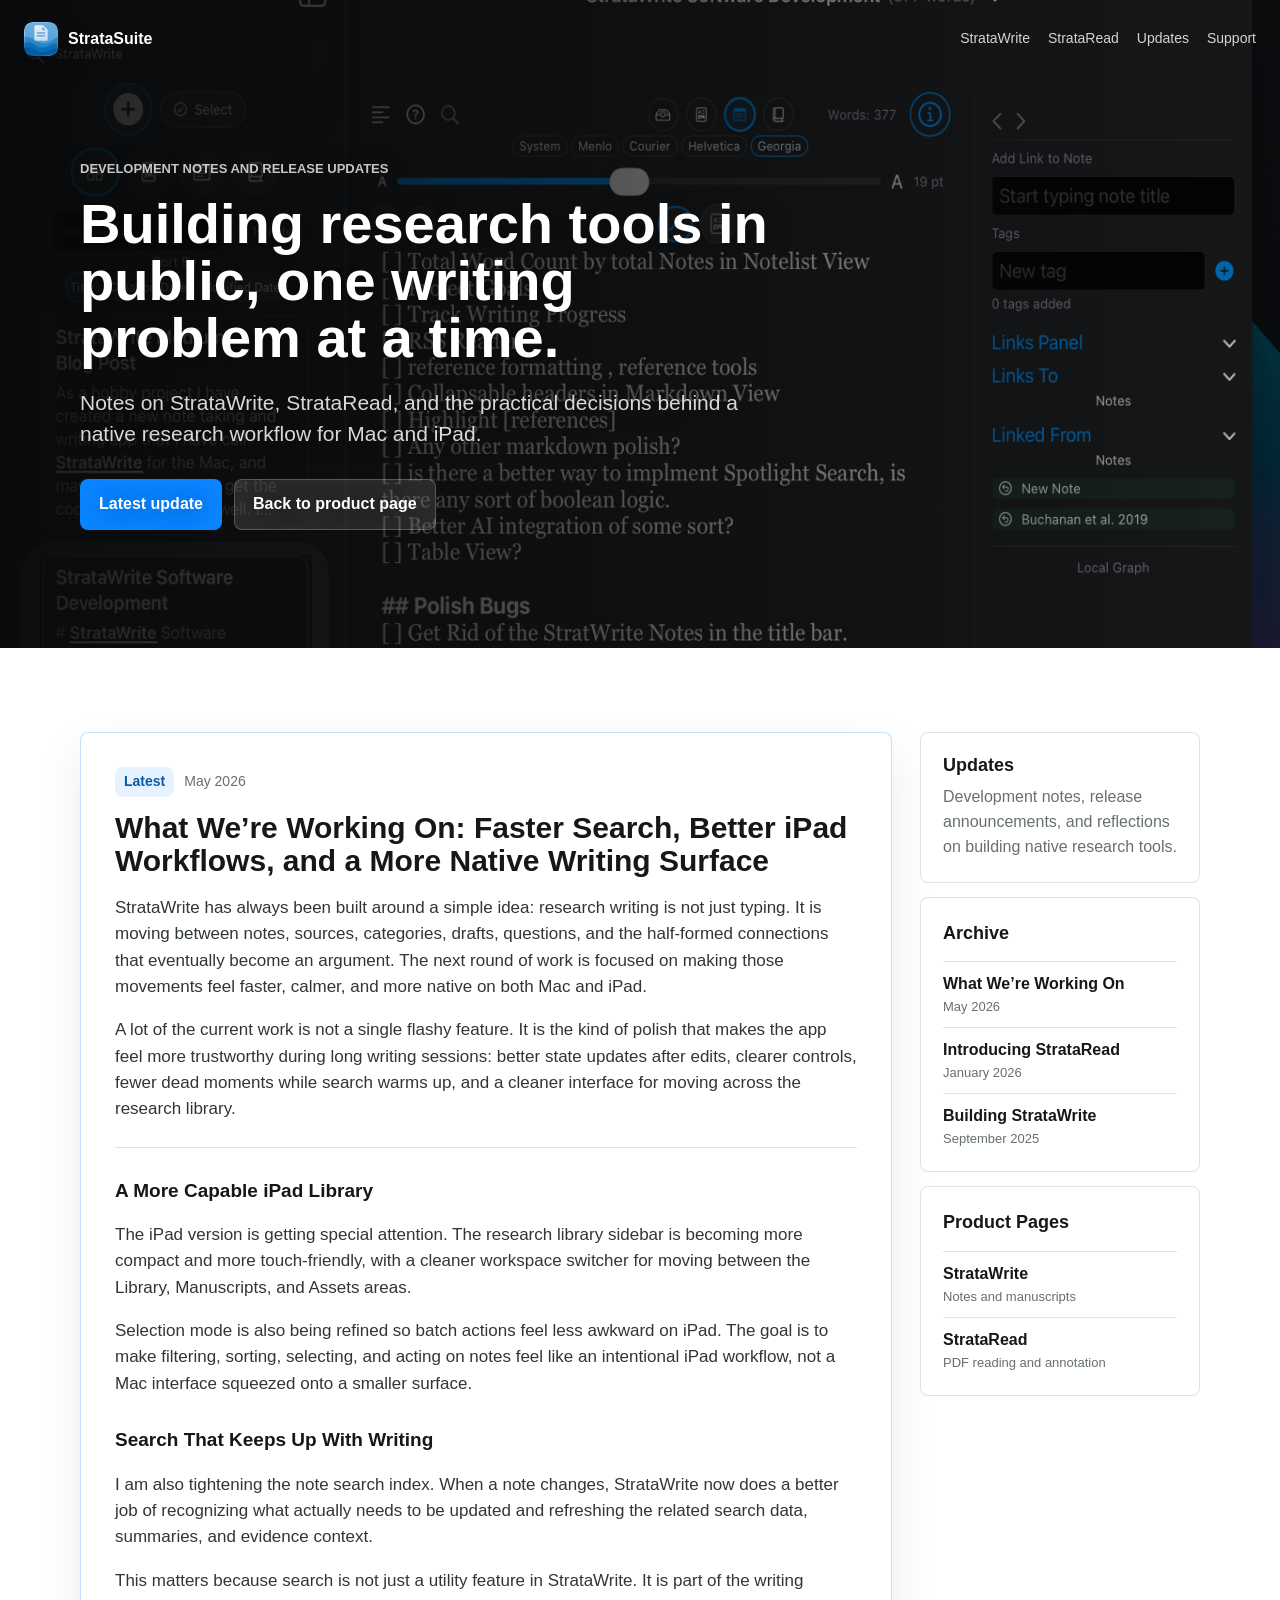
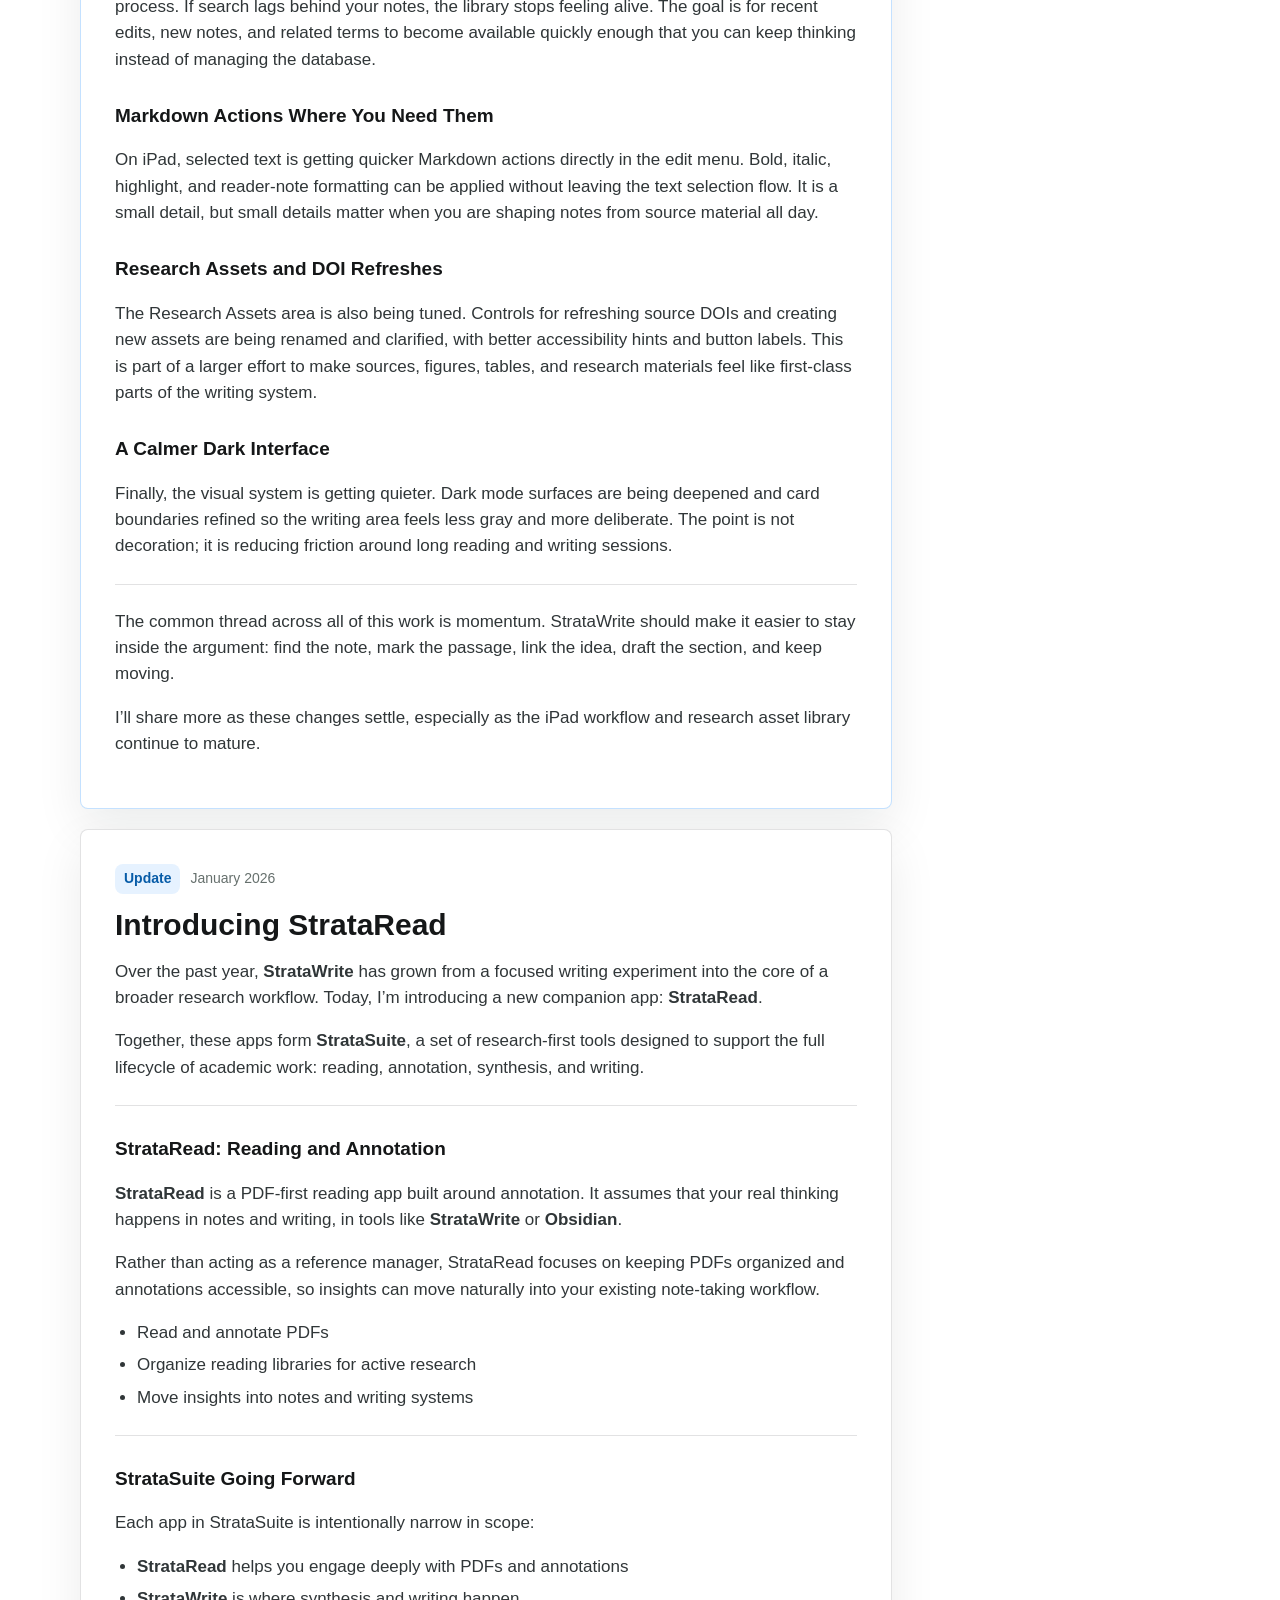
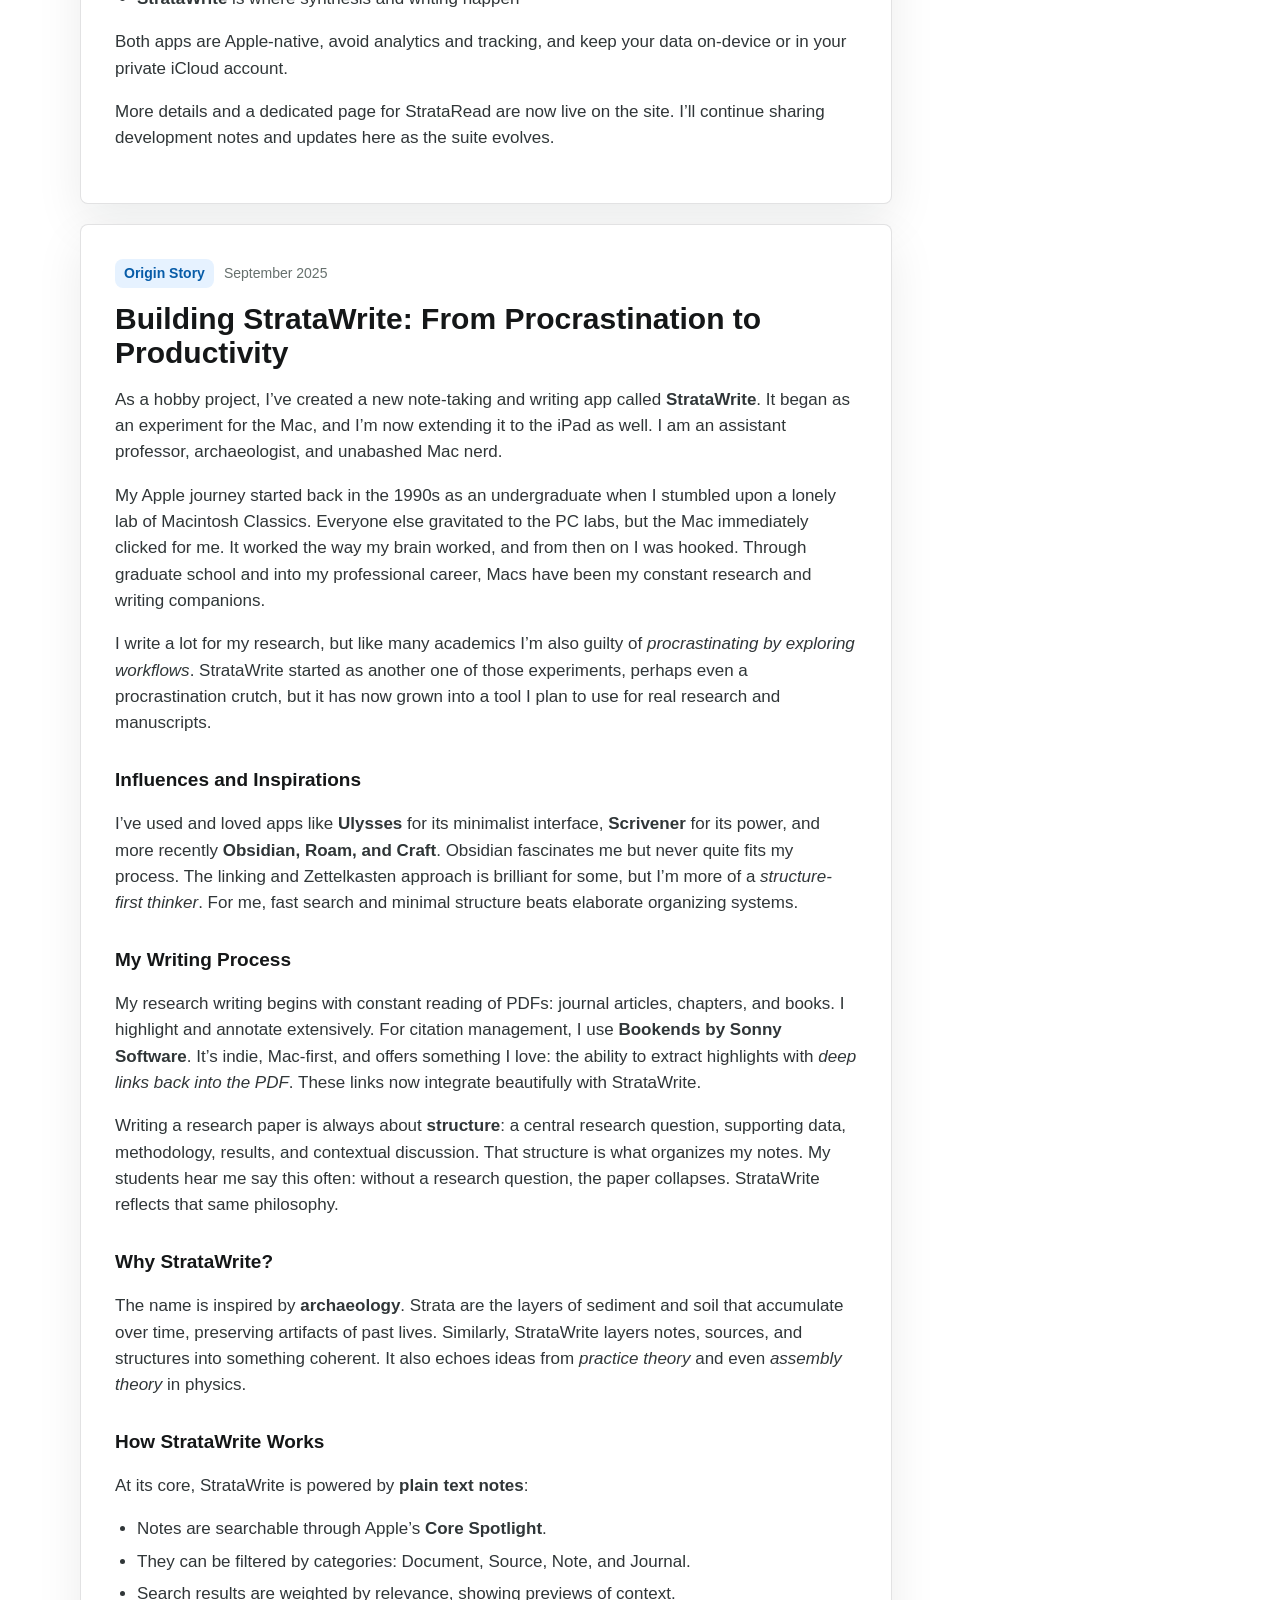
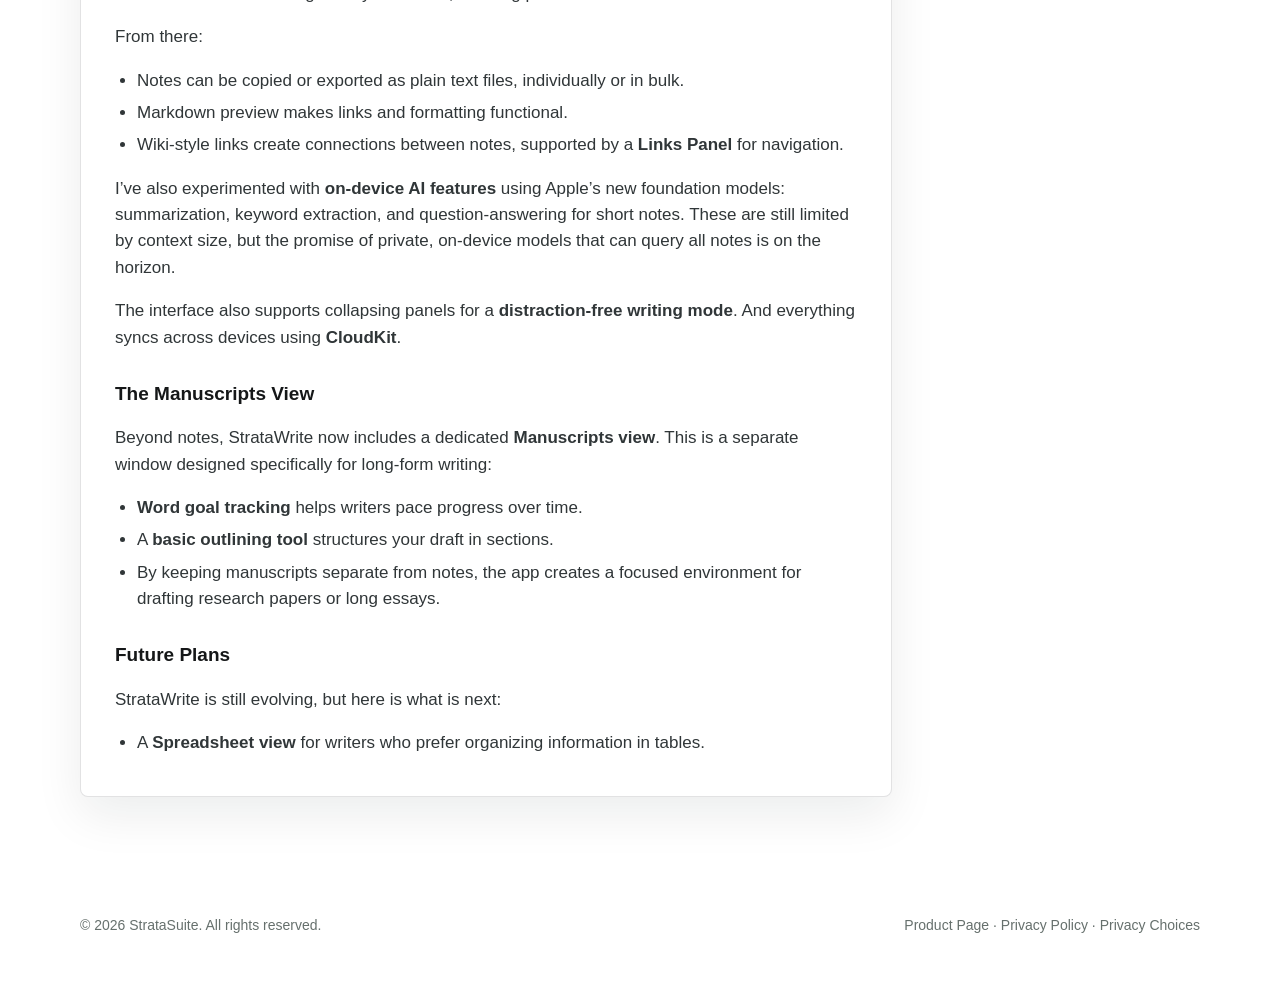
==== commit 0274fdd3: "Add feature roadmap blog post" ====
--- a/blog.html
+++ b/blog.html
@@ -33,7 +33,7 @@
         <h1>Building research tools in public, one writing problem at a time.</h1>
         <p class="hero-sub">Notes on StrataWrite, StrataRead, and the practical decisions behind a native research workflow for Mac and iPad.</p>
         <div class="actions">
-          <a class="button primary" href="#introducing-stratasuite">Latest update</a>
+          <a class="button primary" href="#working-on-next">Latest update</a>
           <a class="button" href="index.html">Back to product page</a>
         </div>
       </div>
@@ -44,9 +44,96 @@
     <section class="band white">
       <div class="wrap blog-layout">
         <div class="post-list">
-          <article class="post-card featured" id="introducing-stratasuite">
+          <article class="post-card featured" id="working-on-next">
             <div class="post-meta">
               <span class="post-badge">Latest</span>
+              <span>May 2026</span>
+            </div>
+            <h2>What We&rsquo;re Working On: Faster Search, Better iPad Workflows, and a More Native Writing Surface</h2>
+
+            <p>
+              StrataWrite has always been built around a simple idea: research writing is not just typing.
+              It is moving between notes, sources, categories, drafts, questions, and the half-formed
+              connections that eventually become an argument. The next round of work is focused on making
+              those movements feel faster, calmer, and more native on both Mac and iPad.
+            </p>
+
+            <p>
+              A lot of the current work is not a single flashy feature. It is the kind of polish that makes
+              the app feel more trustworthy during long writing sessions: better state updates after edits,
+              clearer controls, fewer dead moments while search warms up, and a cleaner interface for moving
+              across the research library.
+            </p>
+
+            <div class="divider"></div>
+
+            <h3>A More Capable iPad Library</h3>
+            <p>
+              The iPad version is getting special attention. The research library sidebar is becoming more
+              compact and more touch-friendly, with a cleaner workspace switcher for moving between the
+              Library, Manuscripts, and Assets areas.
+            </p>
+
+            <p>
+              Selection mode is also being refined so batch actions feel less awkward on iPad. The goal is
+              to make filtering, sorting, selecting, and acting on notes feel like an intentional iPad
+              workflow, not a Mac interface squeezed onto a smaller surface.
+            </p>
+
+            <h3>Search That Keeps Up With Writing</h3>
+            <p>
+              I am also tightening the note search index. When a note changes, StrataWrite now does a better
+              job of recognizing what actually needs to be updated and refreshing the related search data,
+              summaries, and evidence context.
+            </p>
+
+            <p>
+              This matters because search is not just a utility feature in StrataWrite. It is part of the
+              writing process. If search lags behind your notes, the library stops feeling alive. The goal is
+              for recent edits, new notes, and related terms to become available quickly enough that you can
+              keep thinking instead of managing the database.
+            </p>
+
+            <h3>Markdown Actions Where You Need Them</h3>
+            <p>
+              On iPad, selected text is getting quicker Markdown actions directly in the edit menu. Bold,
+              italic, highlight, and reader-note formatting can be applied without leaving the text selection
+              flow. It is a small detail, but small details matter when you are shaping notes from source
+              material all day.
+            </p>
+
+            <h3>Research Assets and DOI Refreshes</h3>
+            <p>
+              The Research Assets area is also being tuned. Controls for refreshing source DOIs and creating
+              new assets are being renamed and clarified, with better accessibility hints and button labels.
+              This is part of a larger effort to make sources, figures, tables, and research materials feel
+              like first-class parts of the writing system.
+            </p>
+
+            <h3>A Calmer Dark Interface</h3>
+            <p>
+              Finally, the visual system is getting quieter. Dark mode surfaces are being deepened and card
+              boundaries refined so the writing area feels less gray and more deliberate. The point is not
+              decoration; it is reducing friction around long reading and writing sessions.
+            </p>
+
+            <div class="divider"></div>
+
+            <p>
+              The common thread across all of this work is momentum. StrataWrite should make it easier to
+              stay inside the argument: find the note, mark the passage, link the idea, draft the section,
+              and keep moving.
+            </p>
+
+            <p>
+              I&rsquo;ll share more as these changes settle, especially as the iPad workflow and research asset
+              library continue to mature.
+            </p>
+          </article>
+
+          <article class="post-card" id="introducing-stratasuite">
+            <div class="post-meta">
+              <span class="post-badge">Update</span>
               <span>January 2026</span>
             </div>
             <h2>Introducing StrataRead</h2>
@@ -172,6 +259,7 @@
           <div class="sidebar-panel">
             <h3>Archive</h3>
             <div class="archive-list">
+              <a href="#working-on-next">What We&rsquo;re Working On <span>May 2026</span></a>
               <a href="#introducing-stratasuite">Introducing StrataRead <span>January 2026</span></a>
               <a href="#intro-stratawrite">Building StrataWrite <span>September 2025</span></a>
             </div>
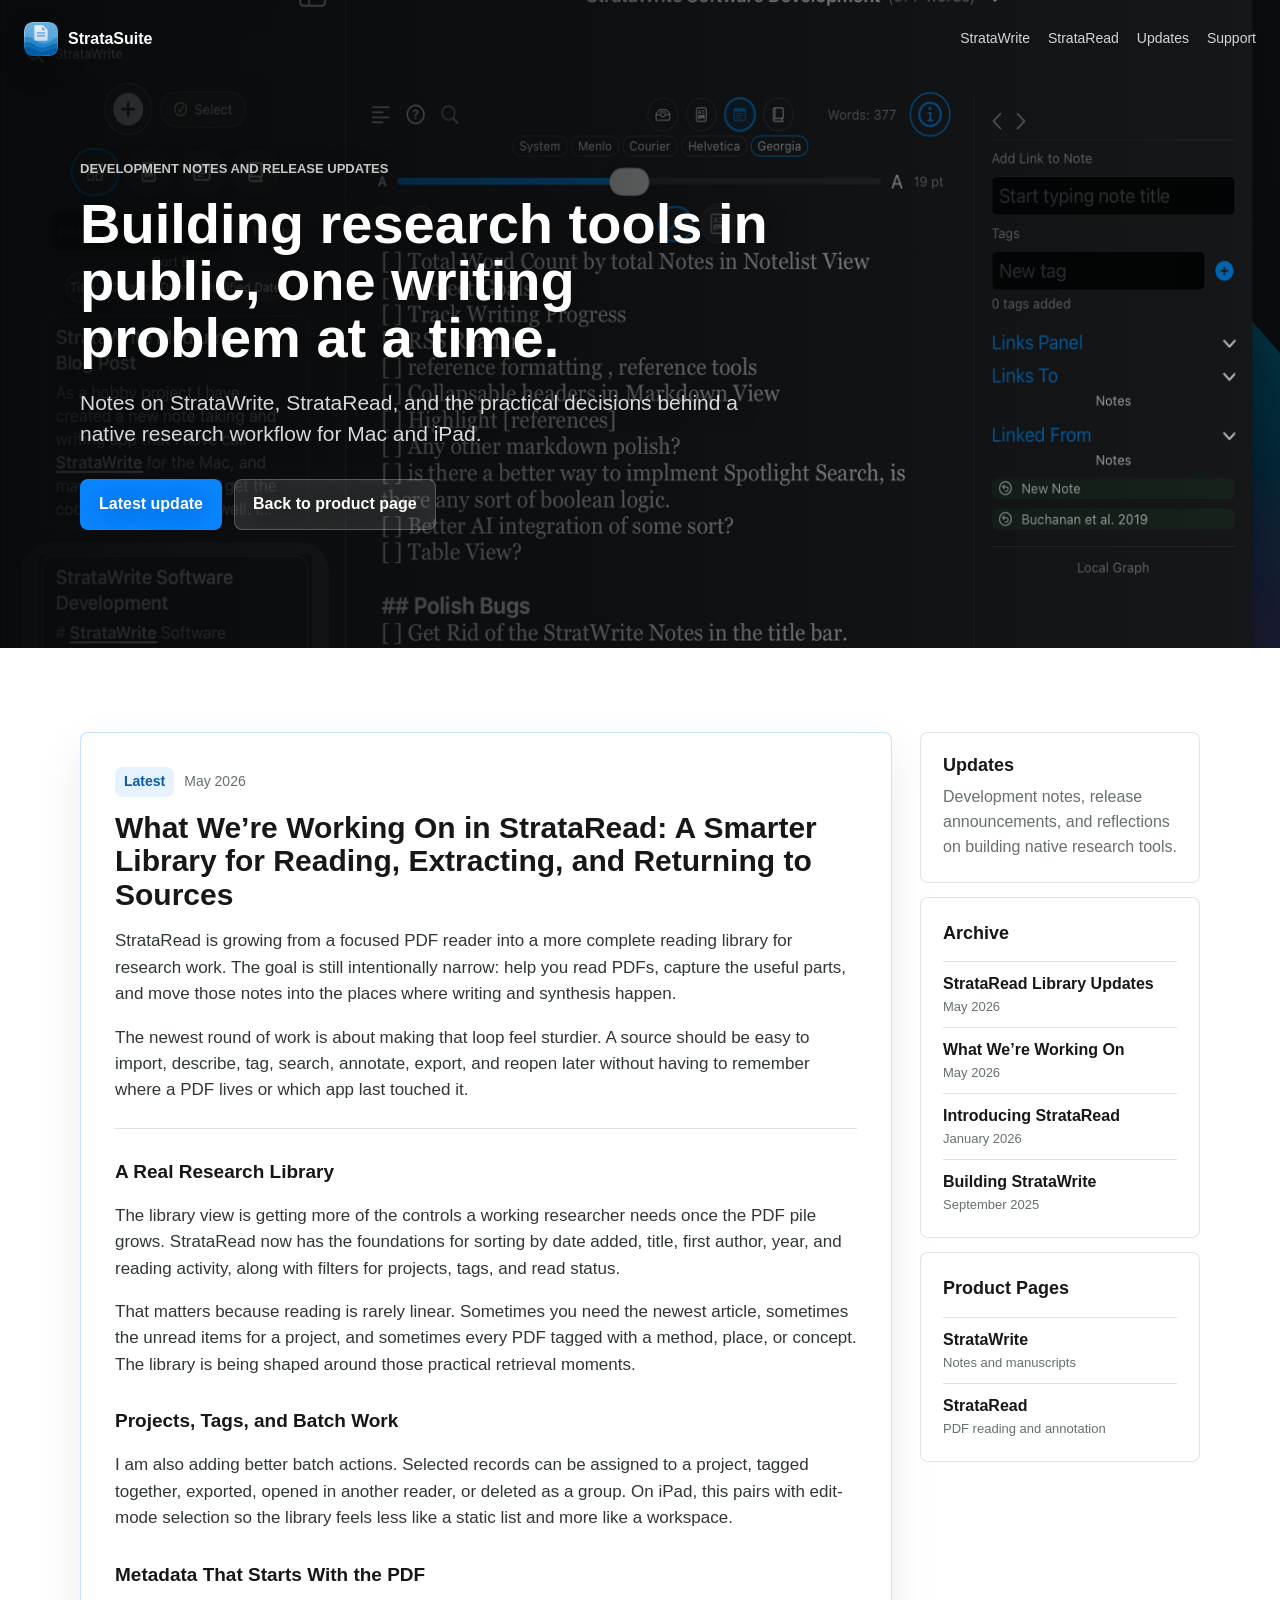
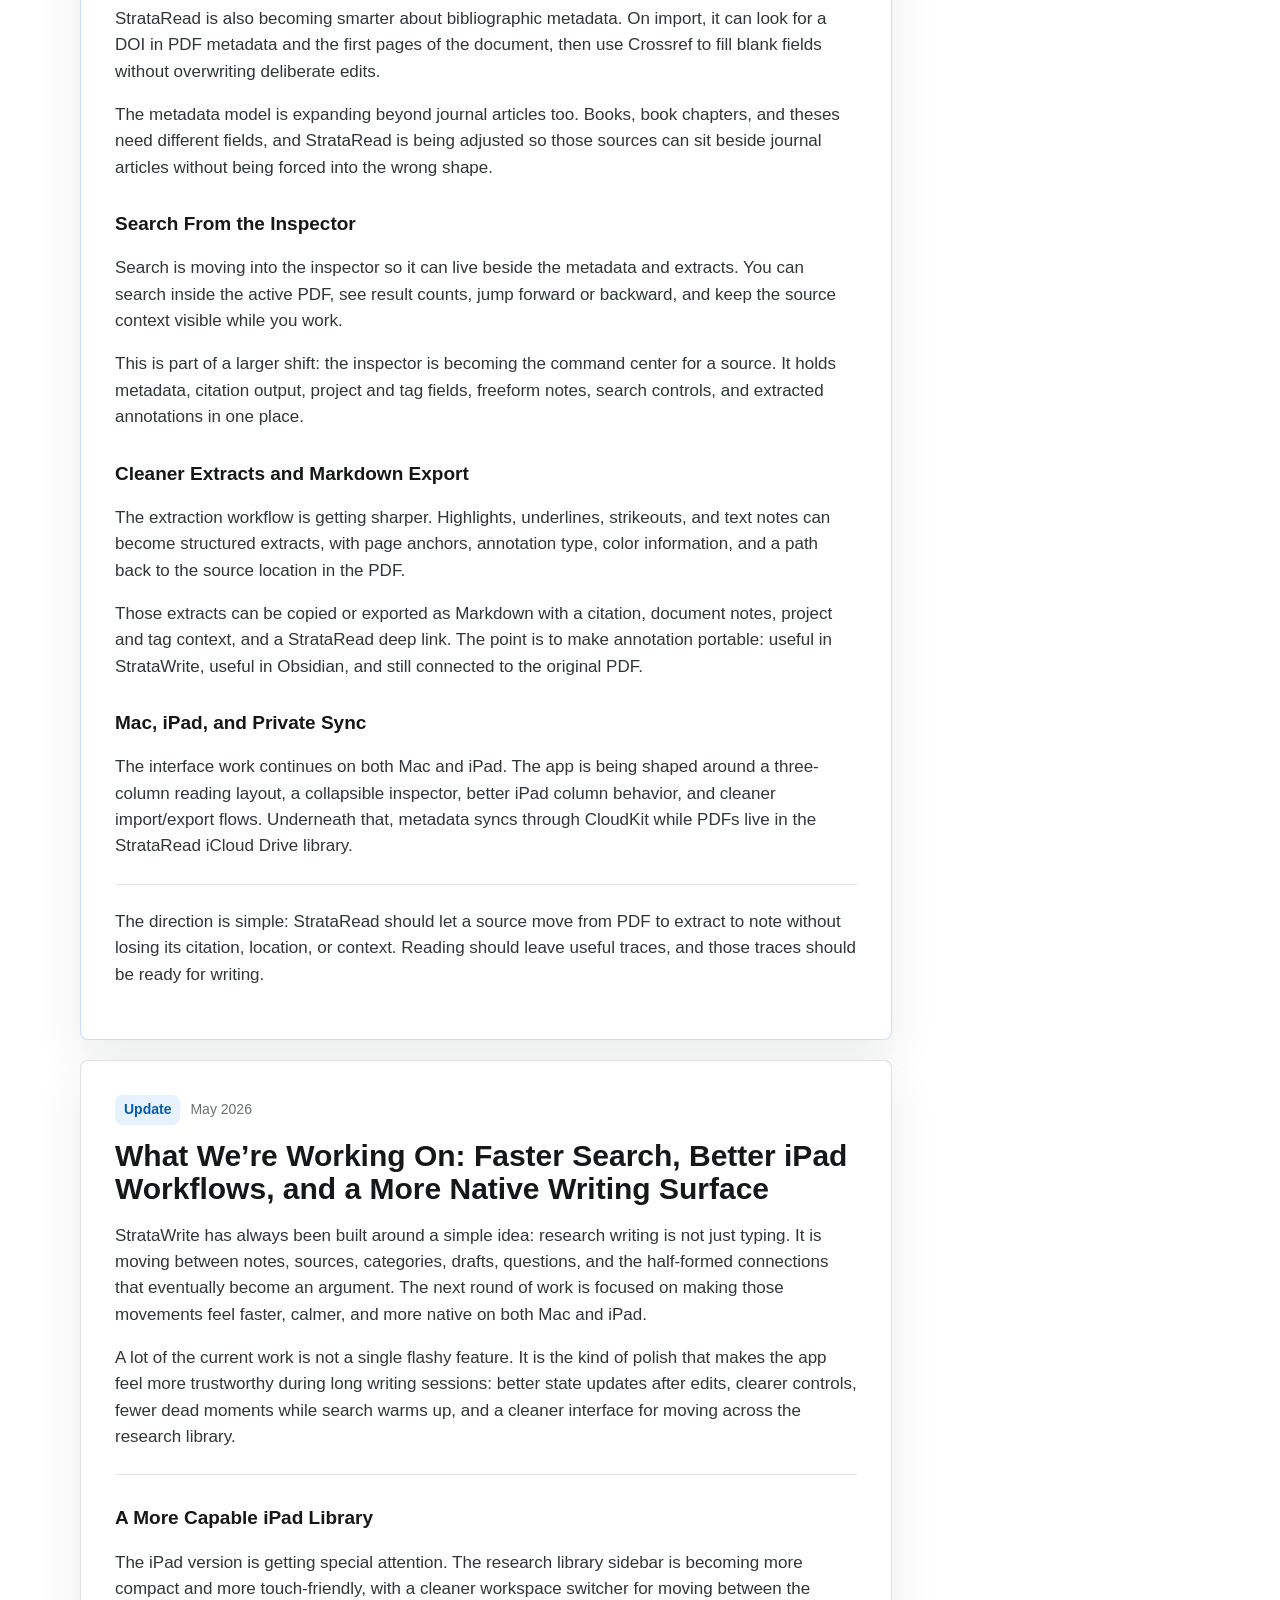
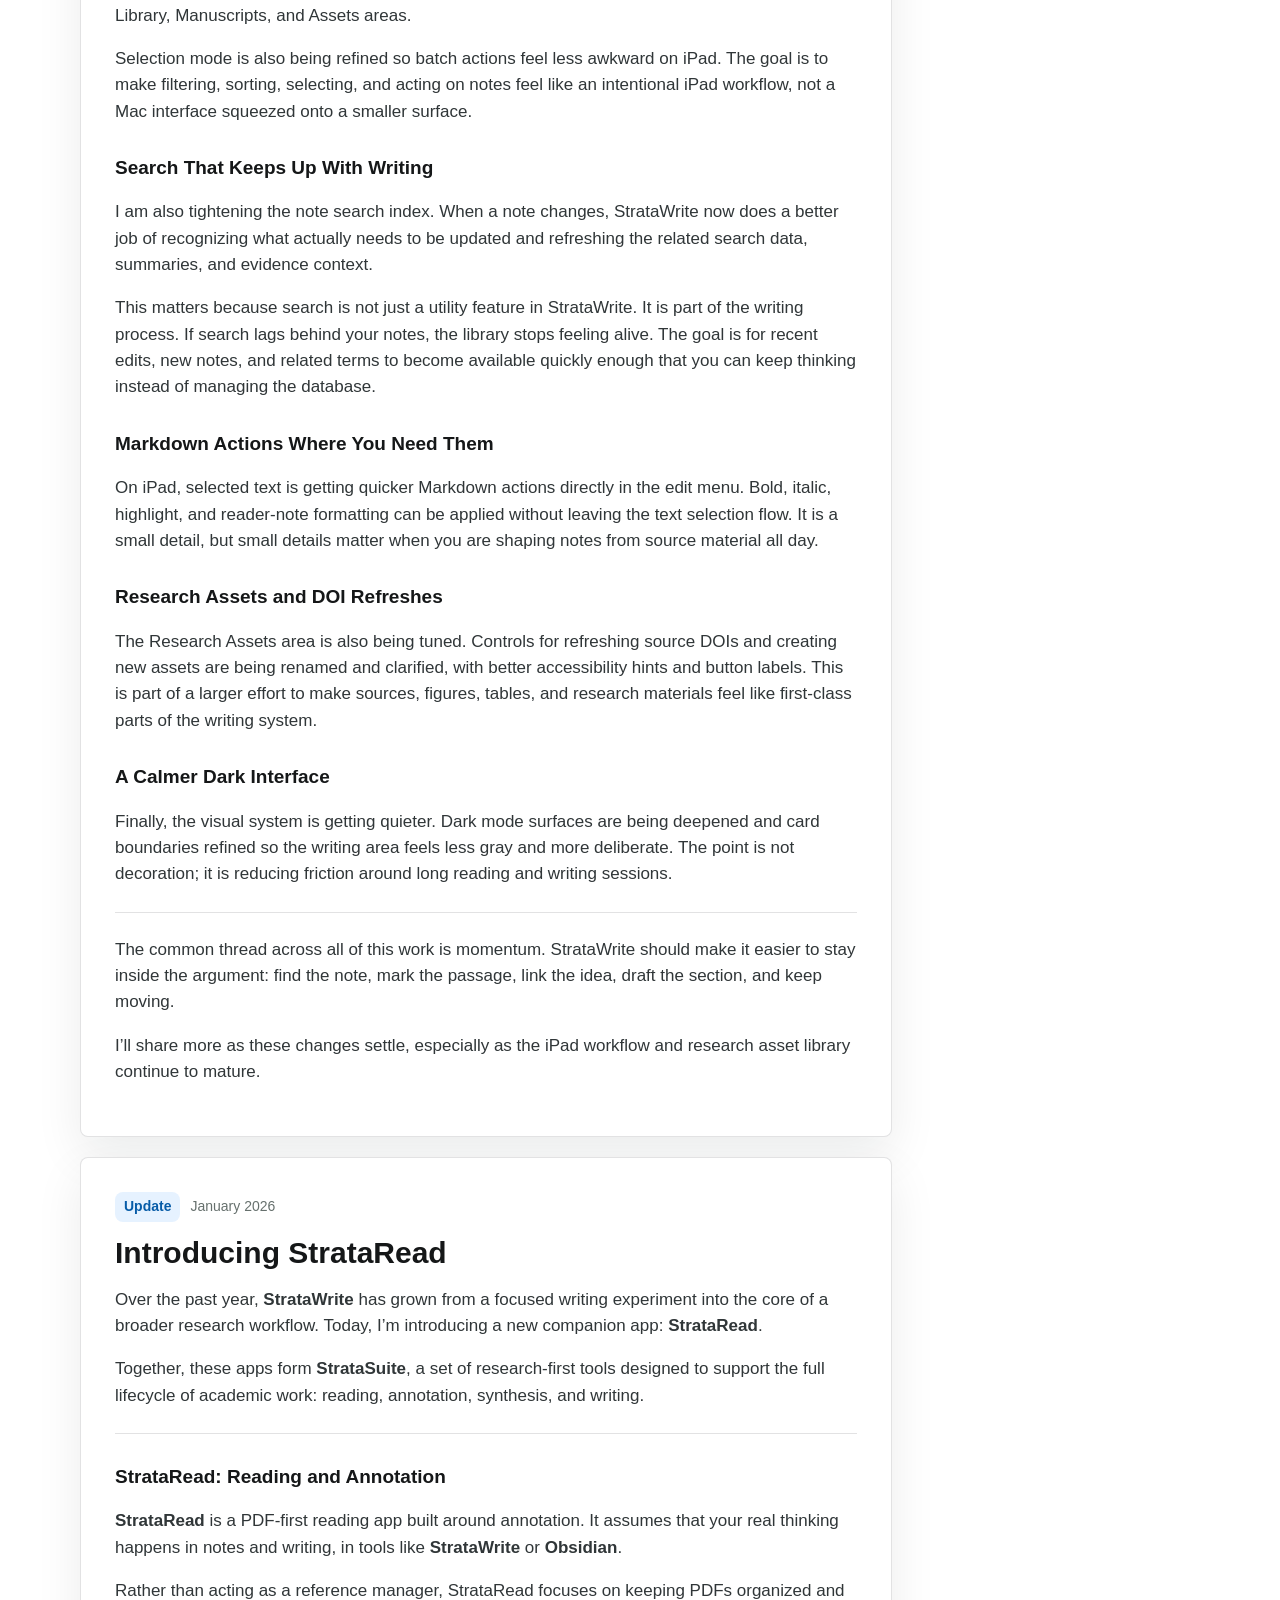
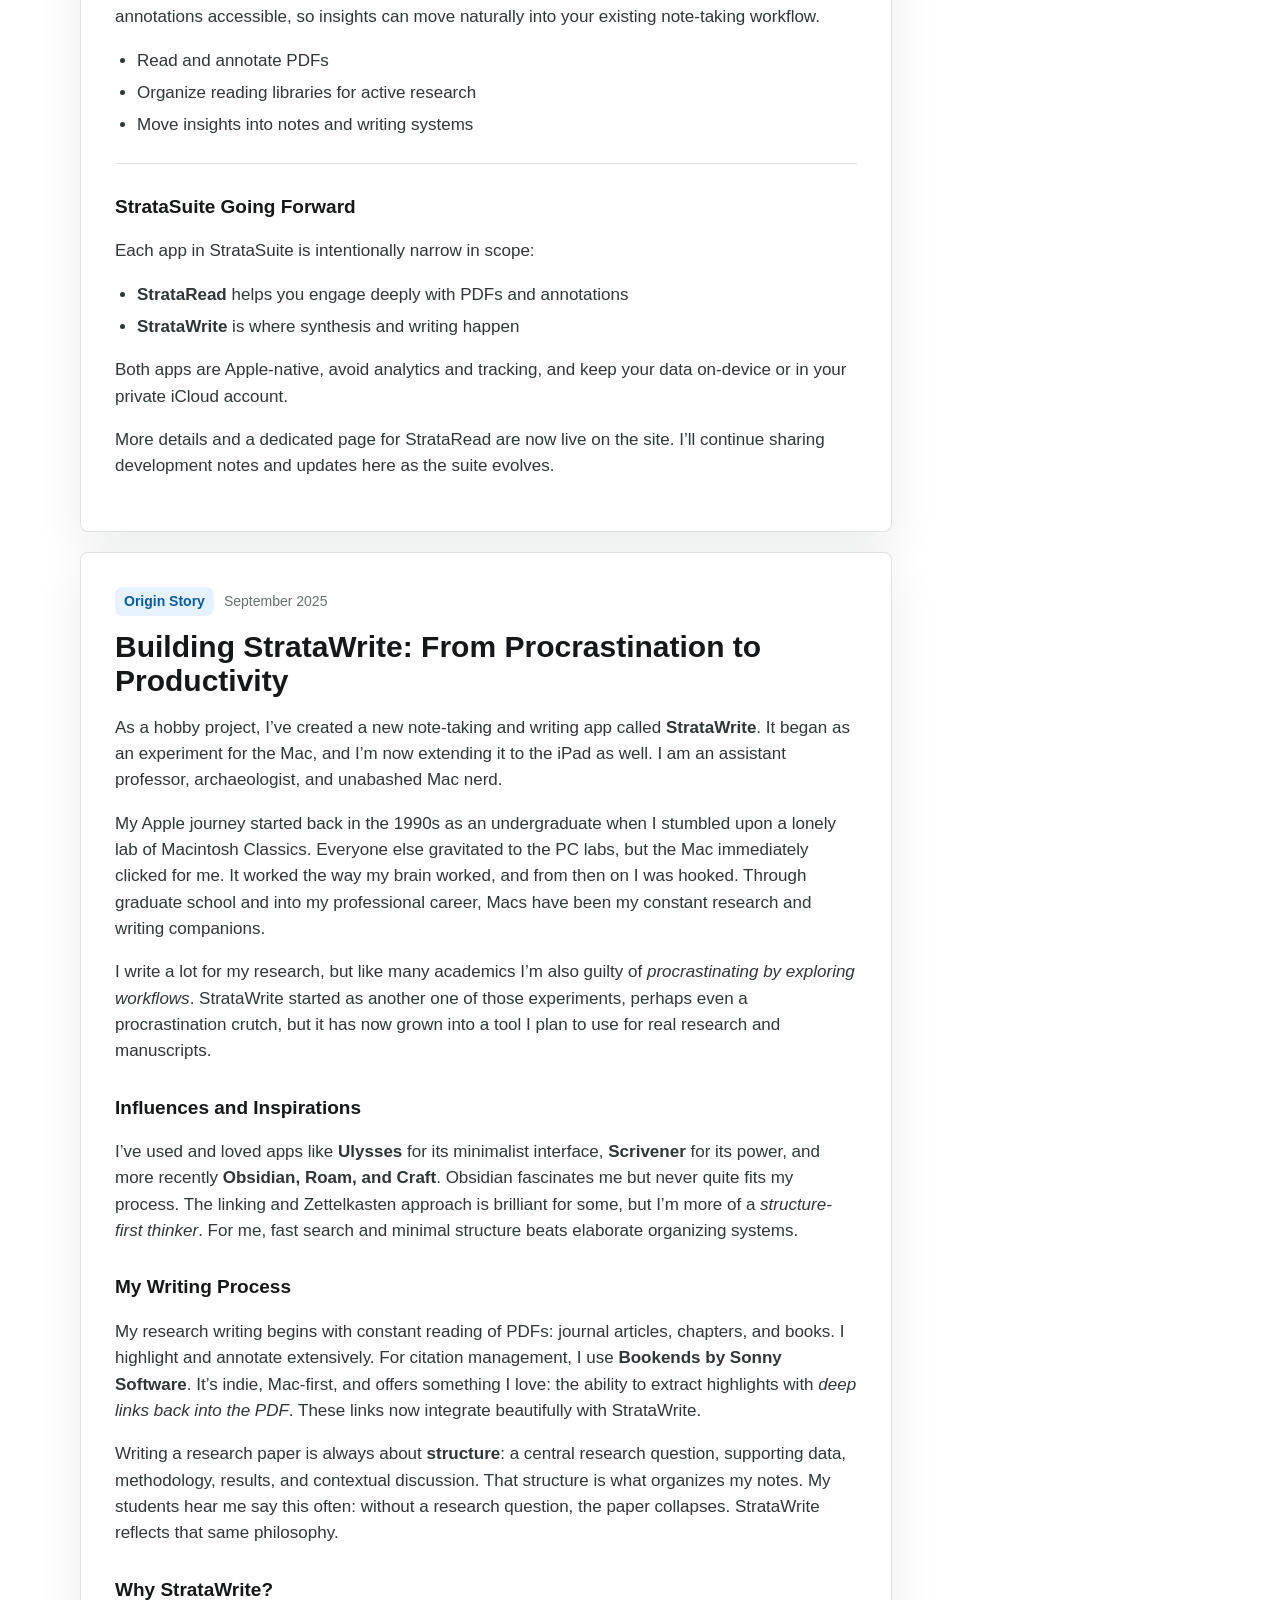
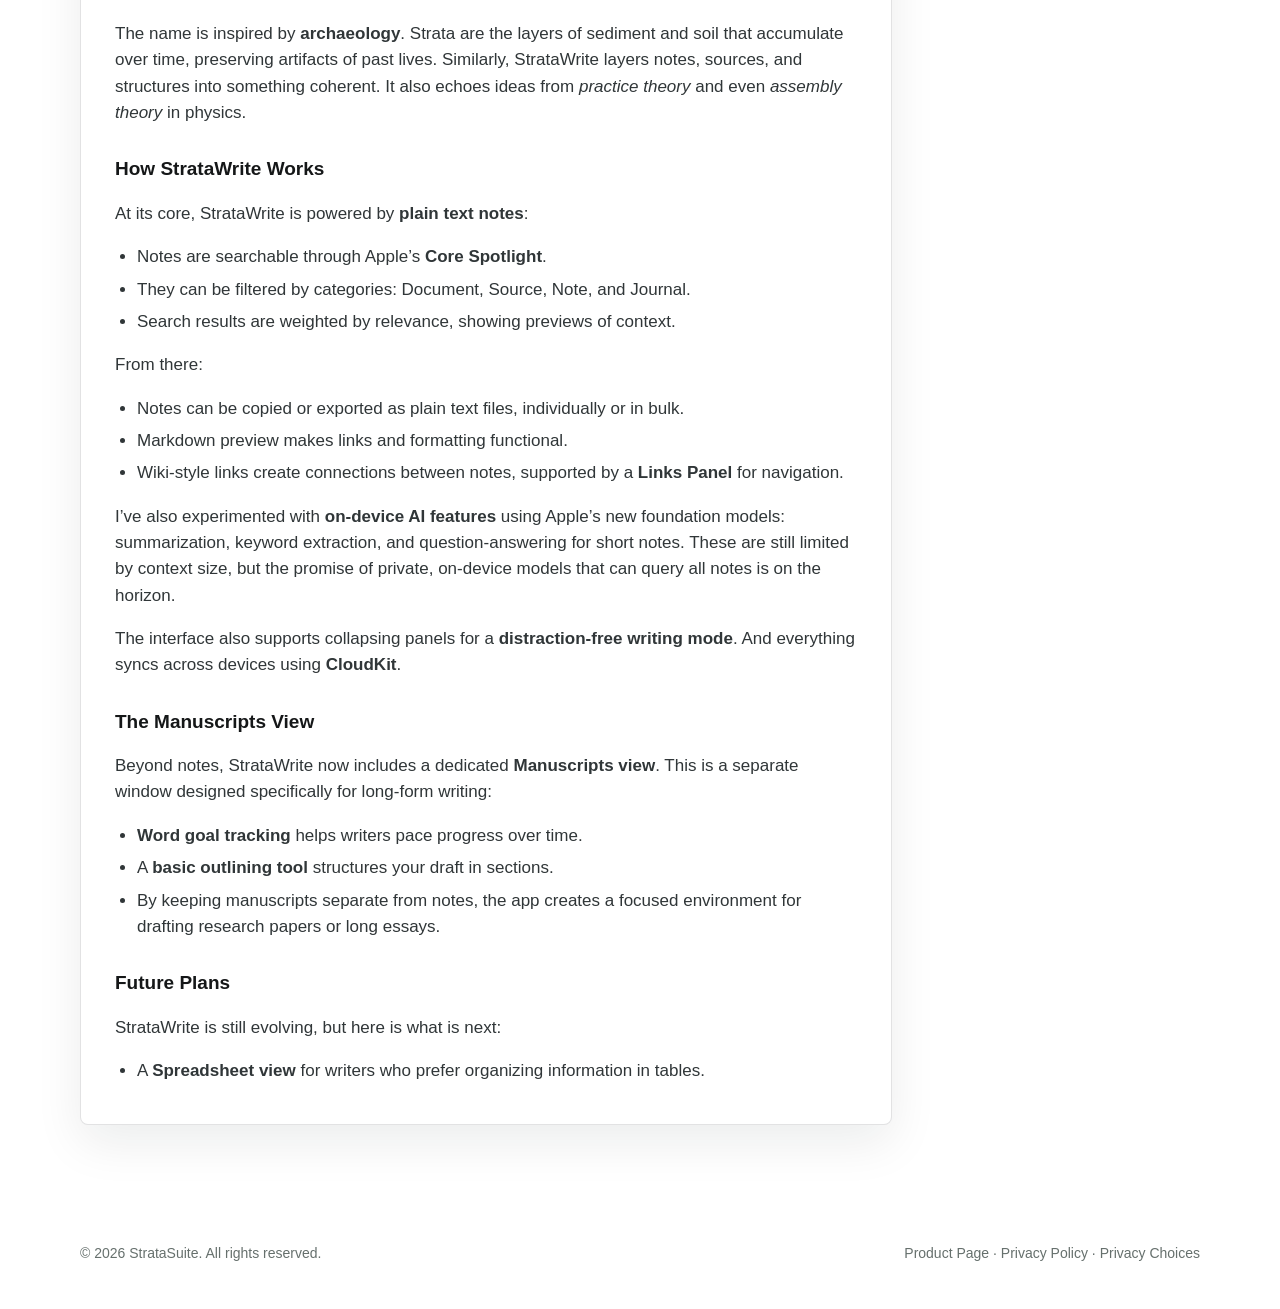
==== commit 4e67ab09: "Add StrataRead updates blog post" ====
--- a/blog.html
+++ b/blog.html
@@ -33,7 +33,7 @@
         <h1>Building research tools in public, one writing problem at a time.</h1>
         <p class="hero-sub">Notes on StrataWrite, StrataRead, and the practical decisions behind a native research workflow for Mac and iPad.</p>
         <div class="actions">
-          <a class="button primary" href="#working-on-next">Latest update</a>
+          <a class="button primary" href="#strataread-next-updates">Latest update</a>
           <a class="button" href="index.html">Back to product page</a>
         </div>
       </div>
@@ -44,9 +44,106 @@
     <section class="band white">
       <div class="wrap blog-layout">
         <div class="post-list">
-          <article class="post-card featured" id="working-on-next">
+          <article class="post-card featured" id="strataread-next-updates">
             <div class="post-meta">
               <span class="post-badge">Latest</span>
+              <span>May 2026</span>
+            </div>
+            <h2>What We&rsquo;re Working On in StrataRead: A Smarter Library for Reading, Extracting, and Returning to Sources</h2>
+
+            <p>
+              StrataRead is growing from a focused PDF reader into a more complete reading library for
+              research work. The goal is still intentionally narrow: help you read PDFs, capture the useful
+              parts, and move those notes into the places where writing and synthesis happen.
+            </p>
+
+            <p>
+              The newest round of work is about making that loop feel sturdier. A source should be easy to
+              import, describe, tag, search, annotate, export, and reopen later without having to remember
+              where a PDF lives or which app last touched it.
+            </p>
+
+            <div class="divider"></div>
+
+            <h3>A Real Research Library</h3>
+            <p>
+              The library view is getting more of the controls a working researcher needs once the PDF pile
+              grows. StrataRead now has the foundations for sorting by date added, title, first author, year,
+              and reading activity, along with filters for projects, tags, and read status.
+            </p>
+
+            <p>
+              That matters because reading is rarely linear. Sometimes you need the newest article, sometimes
+              the unread items for a project, and sometimes every PDF tagged with a method, place, or concept.
+              The library is being shaped around those practical retrieval moments.
+            </p>
+
+            <h3>Projects, Tags, and Batch Work</h3>
+            <p>
+              I am also adding better batch actions. Selected records can be assigned to a project, tagged
+              together, exported, opened in another reader, or deleted as a group. On iPad, this pairs with
+              edit-mode selection so the library feels less like a static list and more like a workspace.
+            </p>
+
+            <h3>Metadata That Starts With the PDF</h3>
+            <p>
+              StrataRead is also becoming smarter about bibliographic metadata. On import, it can look for a
+              DOI in PDF metadata and the first pages of the document, then use Crossref to fill blank fields
+              without overwriting deliberate edits.
+            </p>
+
+            <p>
+              The metadata model is expanding beyond journal articles too. Books, book chapters, and theses
+              need different fields, and StrataRead is being adjusted so those sources can sit beside journal
+              articles without being forced into the wrong shape.
+            </p>
+
+            <h3>Search From the Inspector</h3>
+            <p>
+              Search is moving into the inspector so it can live beside the metadata and extracts. You can
+              search inside the active PDF, see result counts, jump forward or backward, and keep the source
+              context visible while you work.
+            </p>
+
+            <p>
+              This is part of a larger shift: the inspector is becoming the command center for a source. It
+              holds metadata, citation output, project and tag fields, freeform notes, search controls, and
+              extracted annotations in one place.
+            </p>
+
+            <h3>Cleaner Extracts and Markdown Export</h3>
+            <p>
+              The extraction workflow is getting sharper. Highlights, underlines, strikeouts, and text notes
+              can become structured extracts, with page anchors, annotation type, color information, and a
+              path back to the source location in the PDF.
+            </p>
+
+            <p>
+              Those extracts can be copied or exported as Markdown with a citation, document notes, project
+              and tag context, and a StrataRead deep link. The point is to make annotation portable: useful in
+              StrataWrite, useful in Obsidian, and still connected to the original PDF.
+            </p>
+
+            <h3>Mac, iPad, and Private Sync</h3>
+            <p>
+              The interface work continues on both Mac and iPad. The app is being shaped around a three-column
+              reading layout, a collapsible inspector, better iPad column behavior, and cleaner import/export
+              flows. Underneath that, metadata syncs through CloudKit while PDFs live in the StrataRead iCloud
+              Drive library.
+            </p>
+
+            <div class="divider"></div>
+
+            <p>
+              The direction is simple: StrataRead should let a source move from PDF to extract to note without
+              losing its citation, location, or context. Reading should leave useful traces, and those traces
+              should be ready for writing.
+            </p>
+          </article>
+
+          <article class="post-card" id="working-on-next">
+            <div class="post-meta">
+              <span class="post-badge">Update</span>
               <span>May 2026</span>
             </div>
             <h2>What We&rsquo;re Working On: Faster Search, Better iPad Workflows, and a More Native Writing Surface</h2>
@@ -259,6 +356,7 @@
           <div class="sidebar-panel">
             <h3>Archive</h3>
             <div class="archive-list">
+              <a href="#strataread-next-updates">StrataRead Library Updates <span>May 2026</span></a>
               <a href="#working-on-next">What We&rsquo;re Working On <span>May 2026</span></a>
               <a href="#introducing-stratasuite">Introducing StrataRead <span>January 2026</span></a>
               <a href="#intro-stratawrite">Building StrataWrite <span>September 2025</span></a>
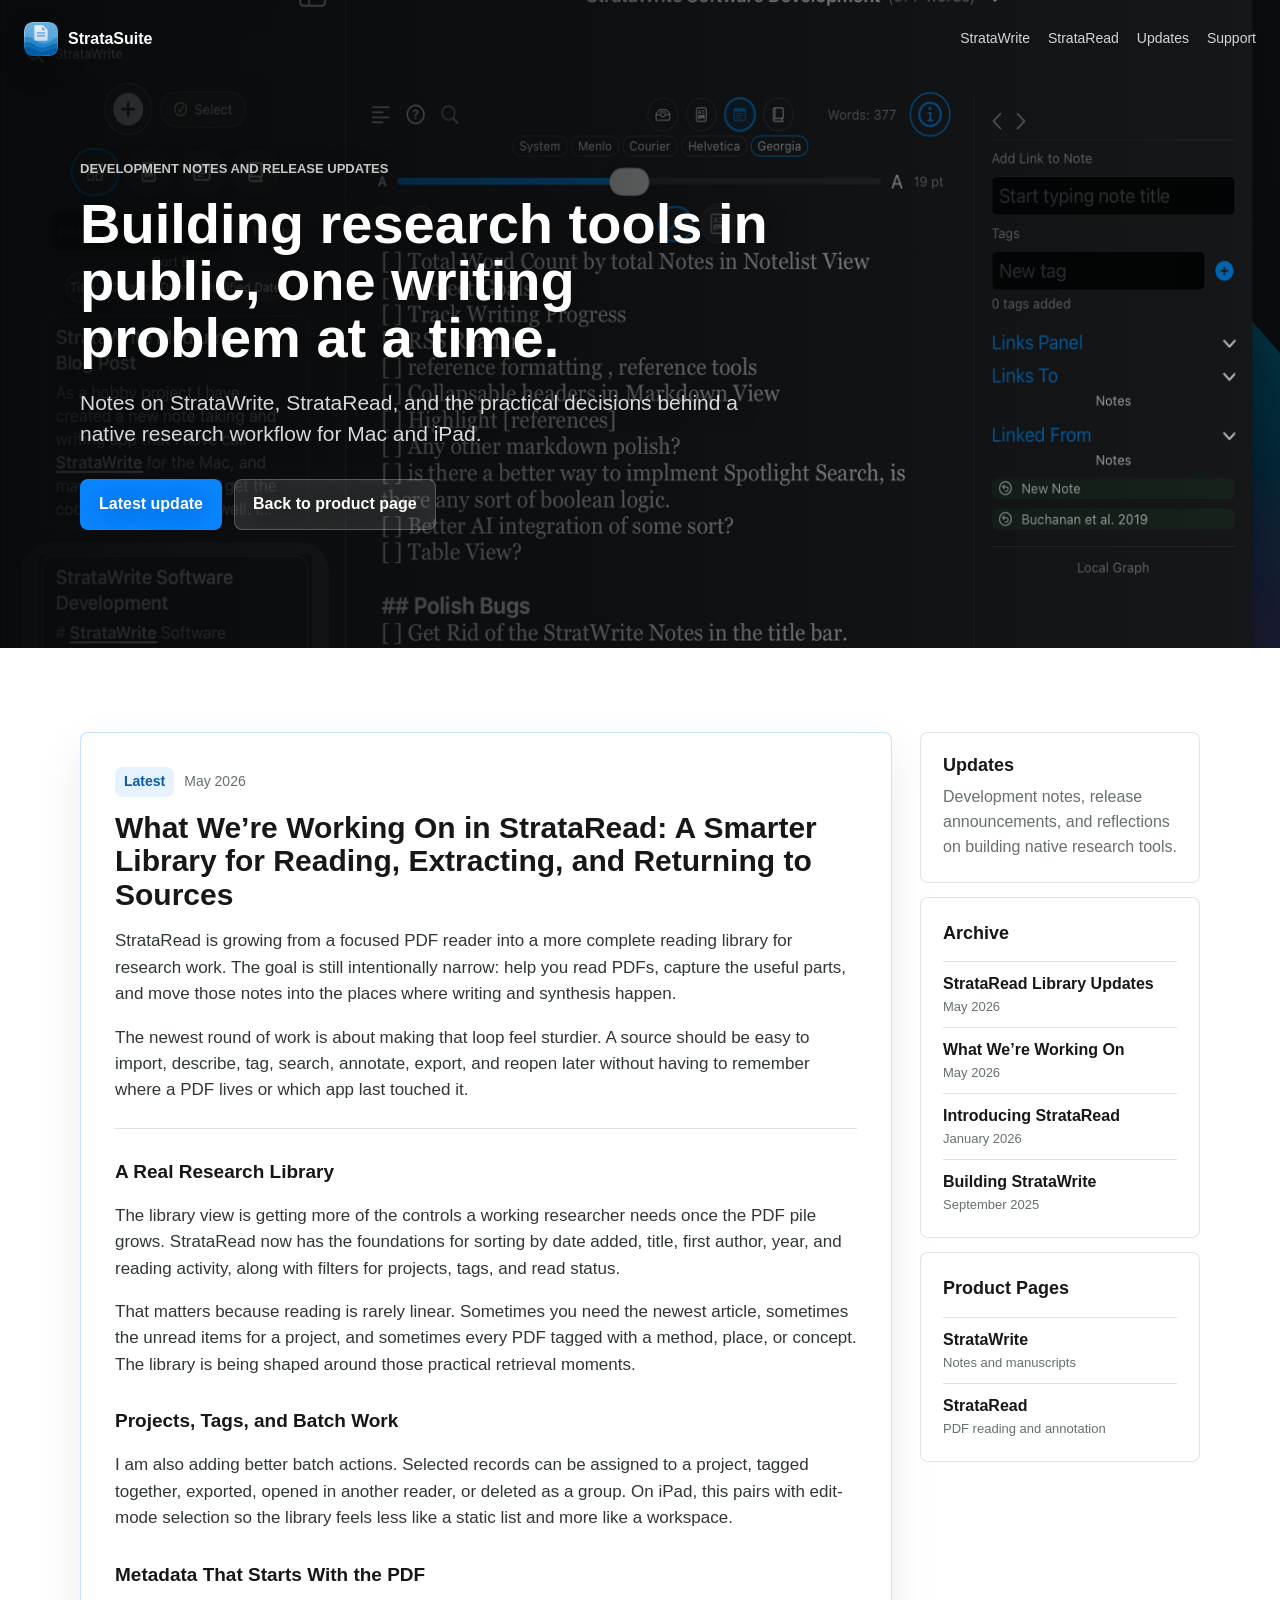
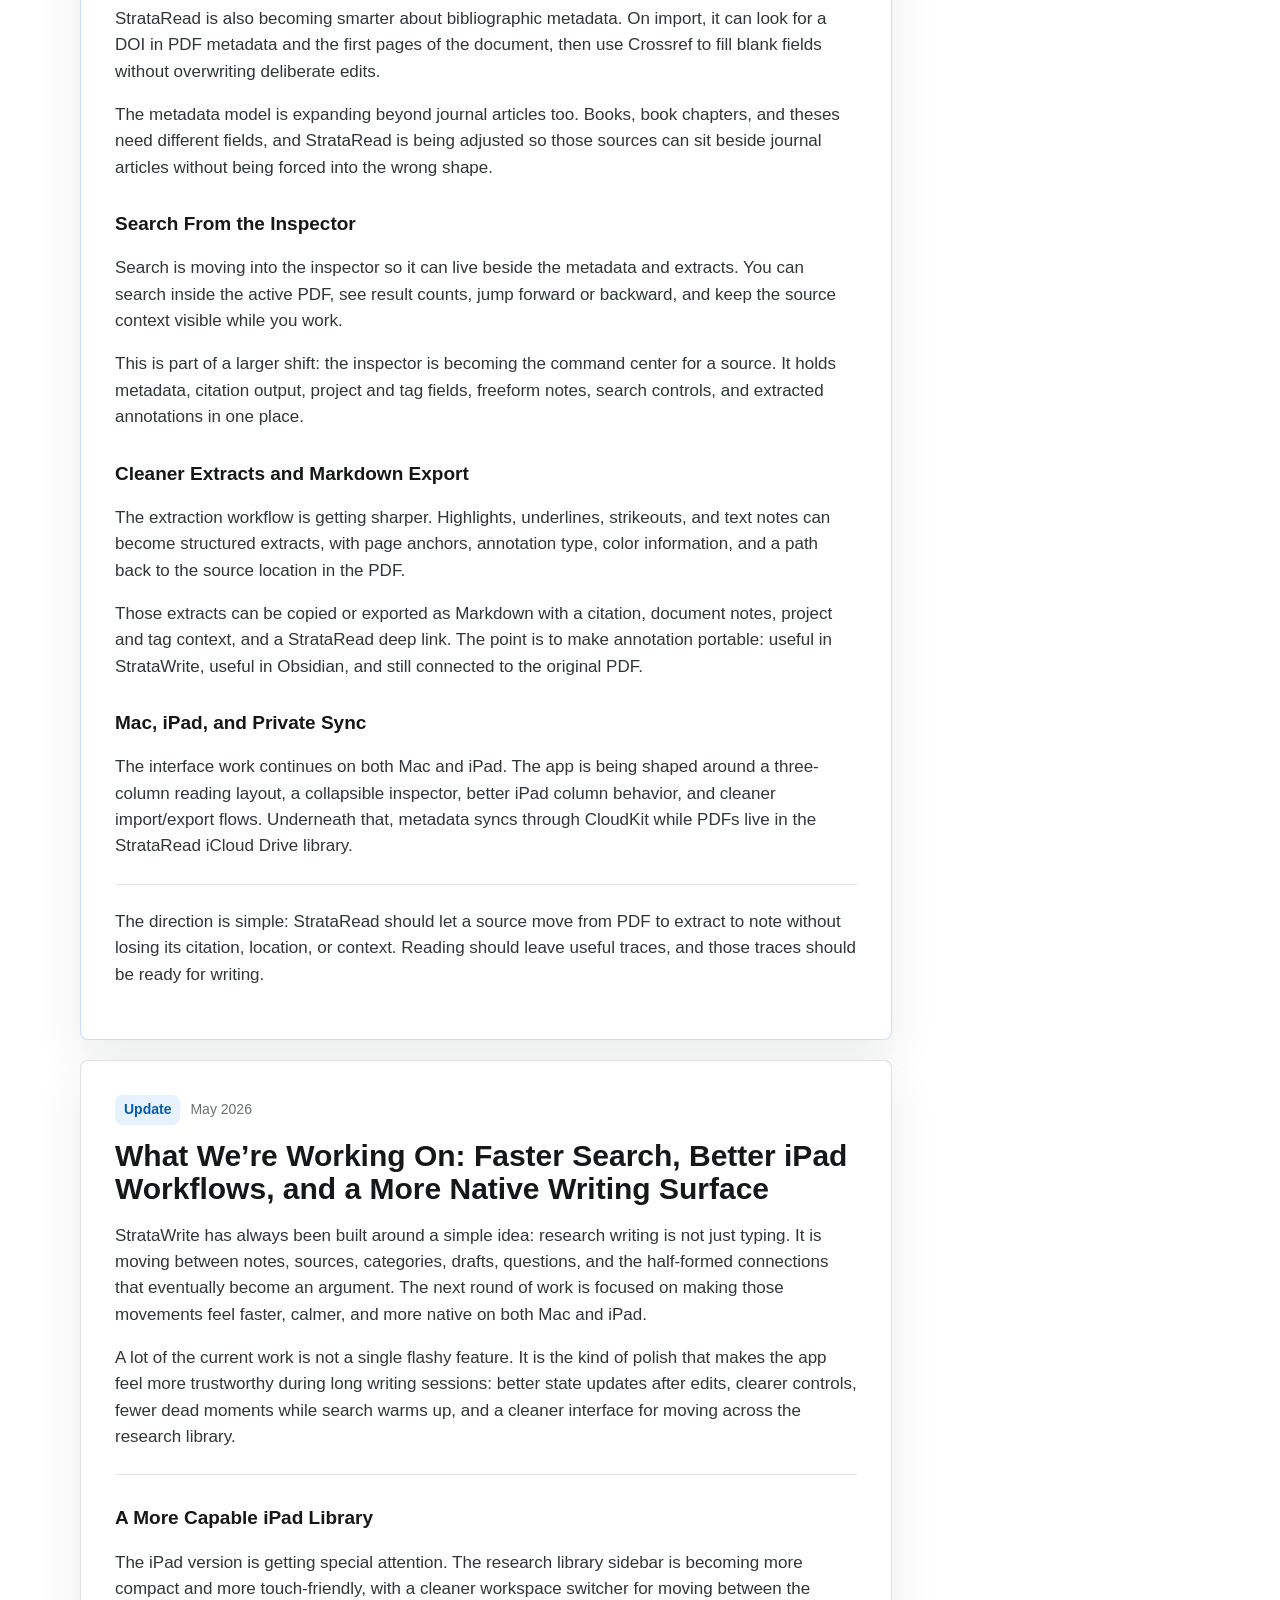
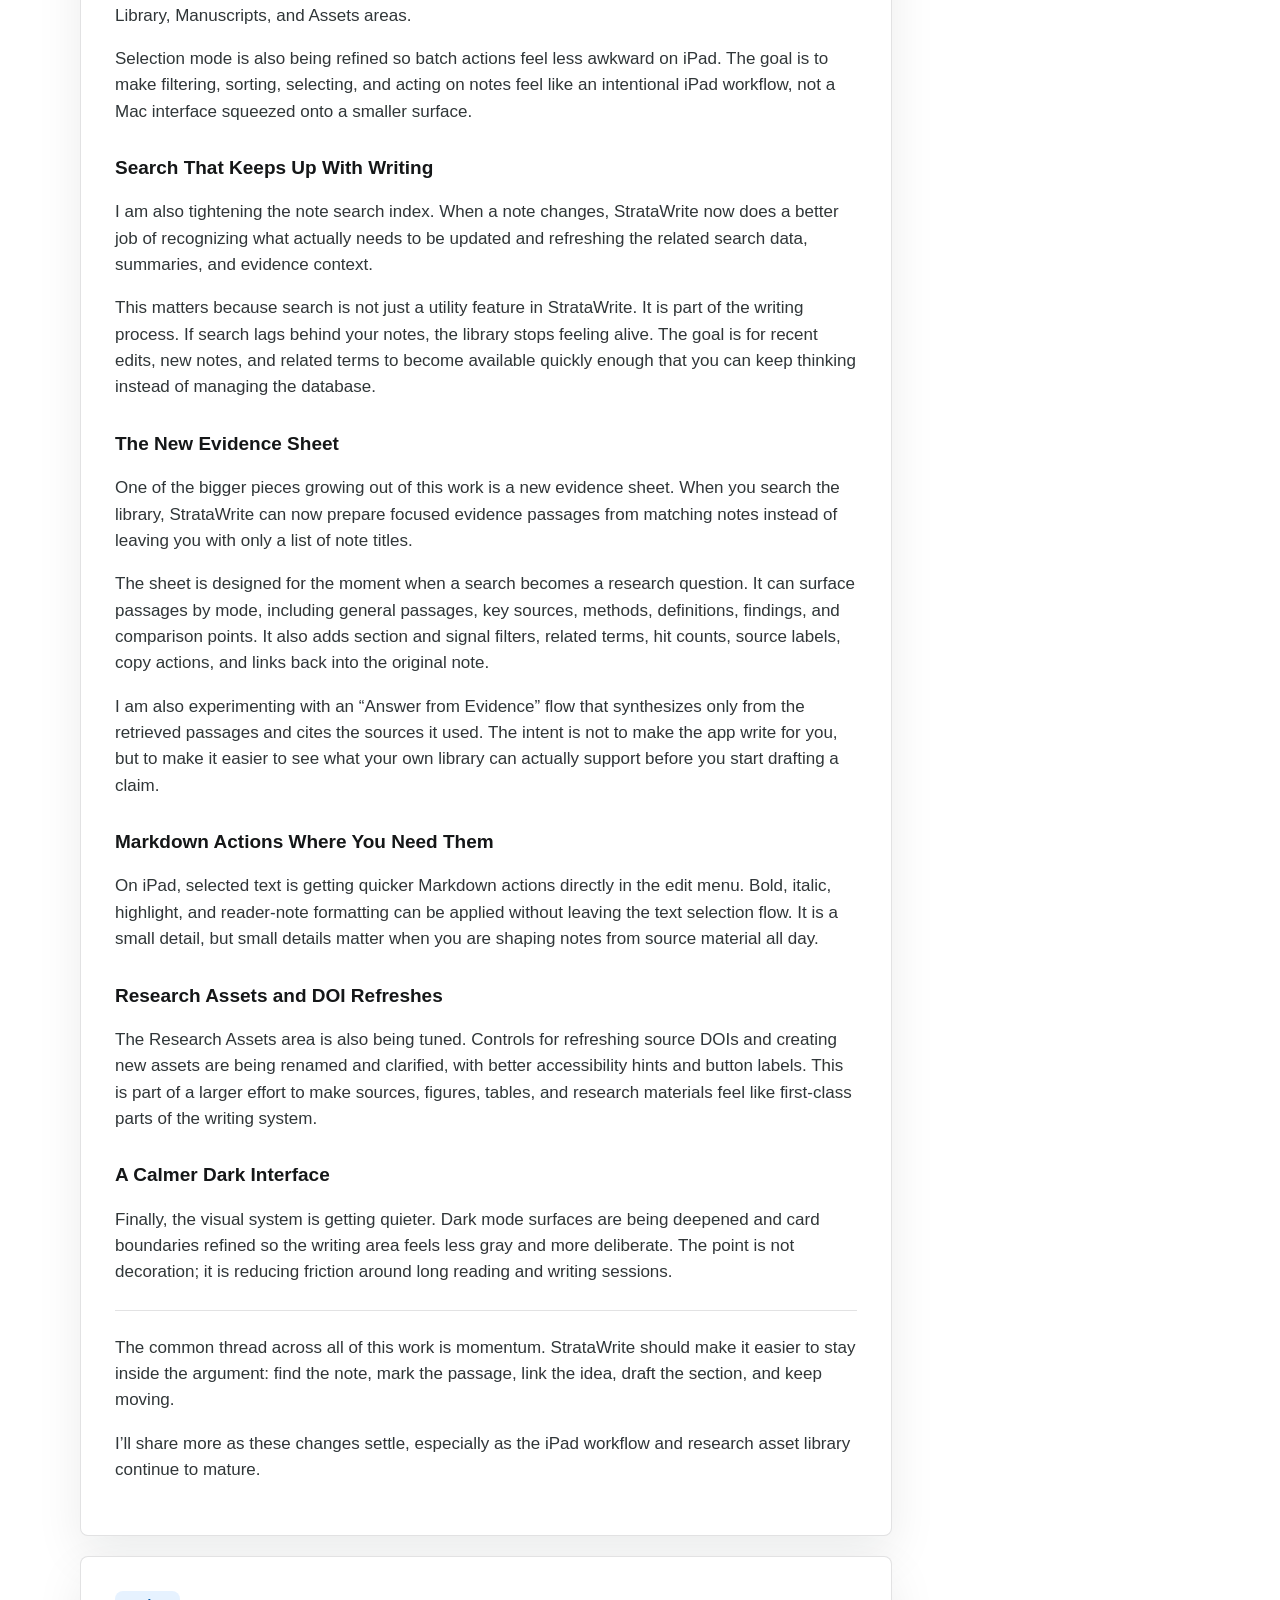
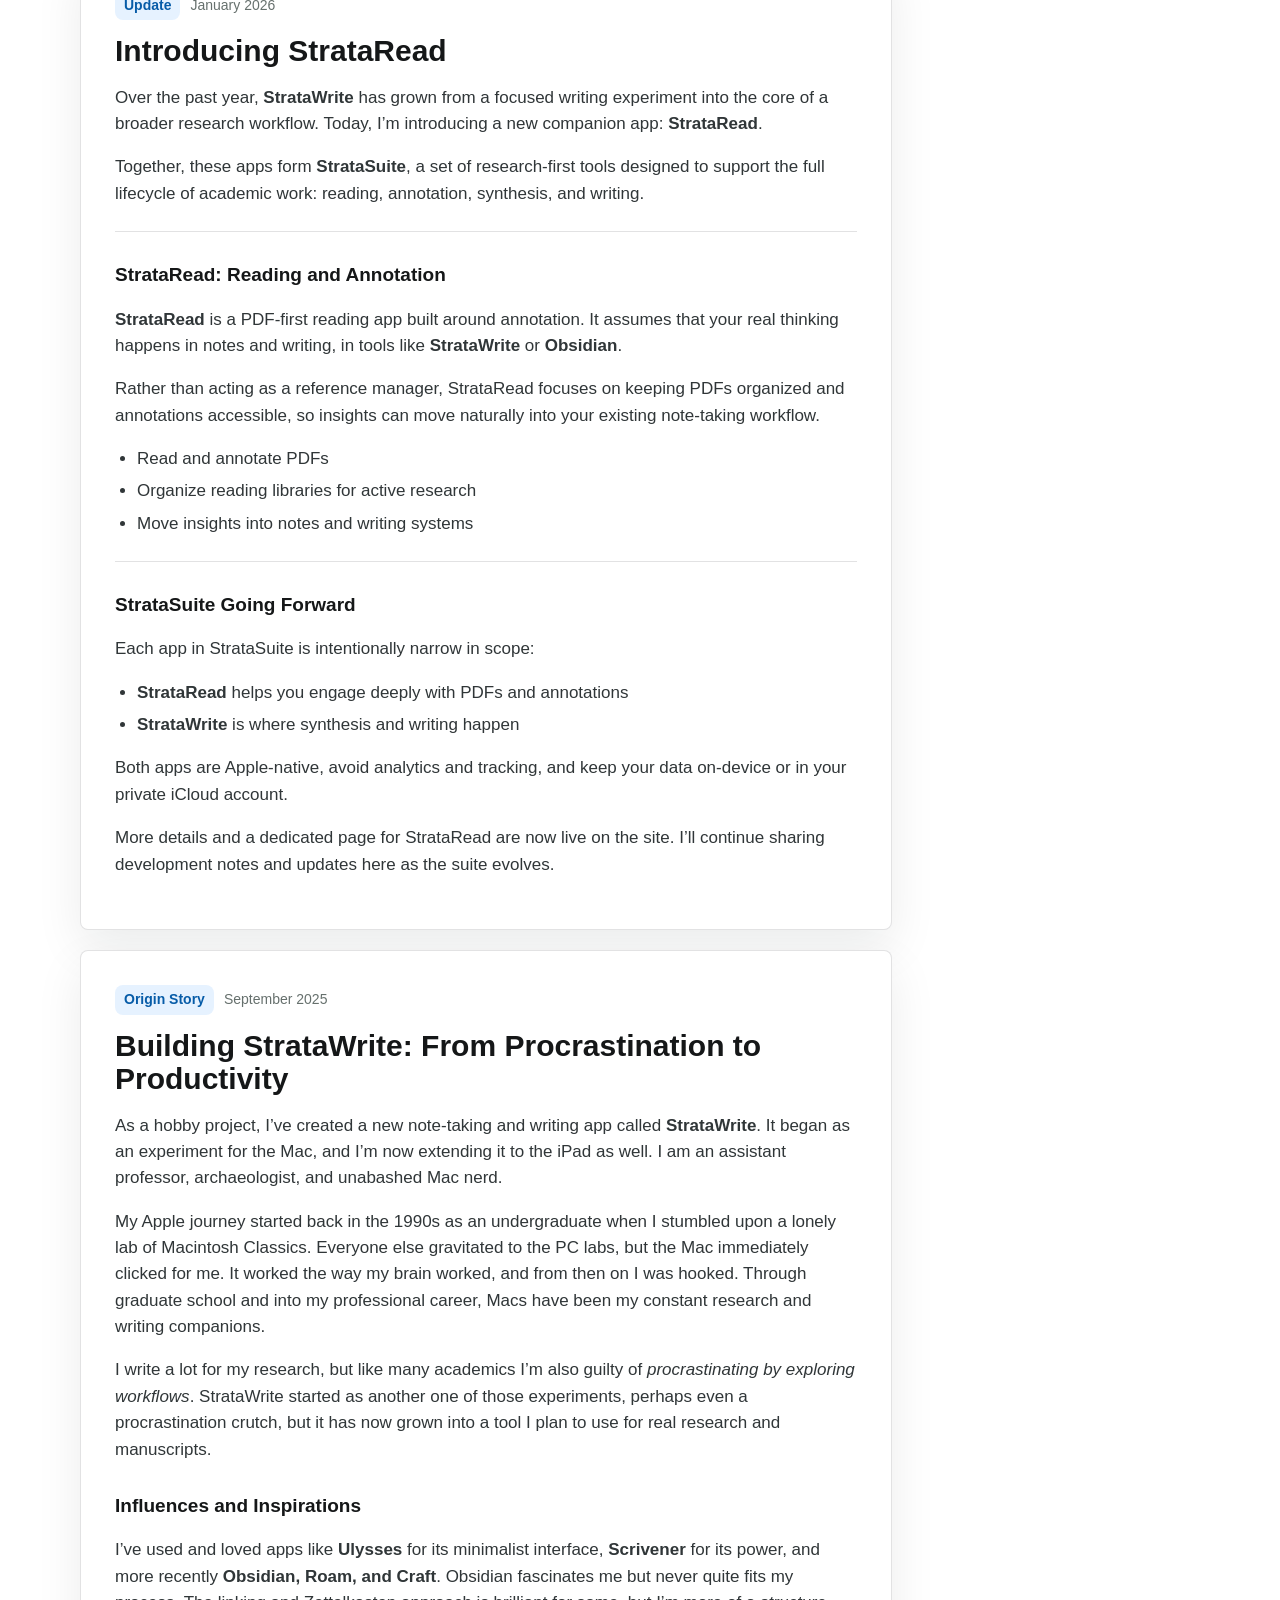
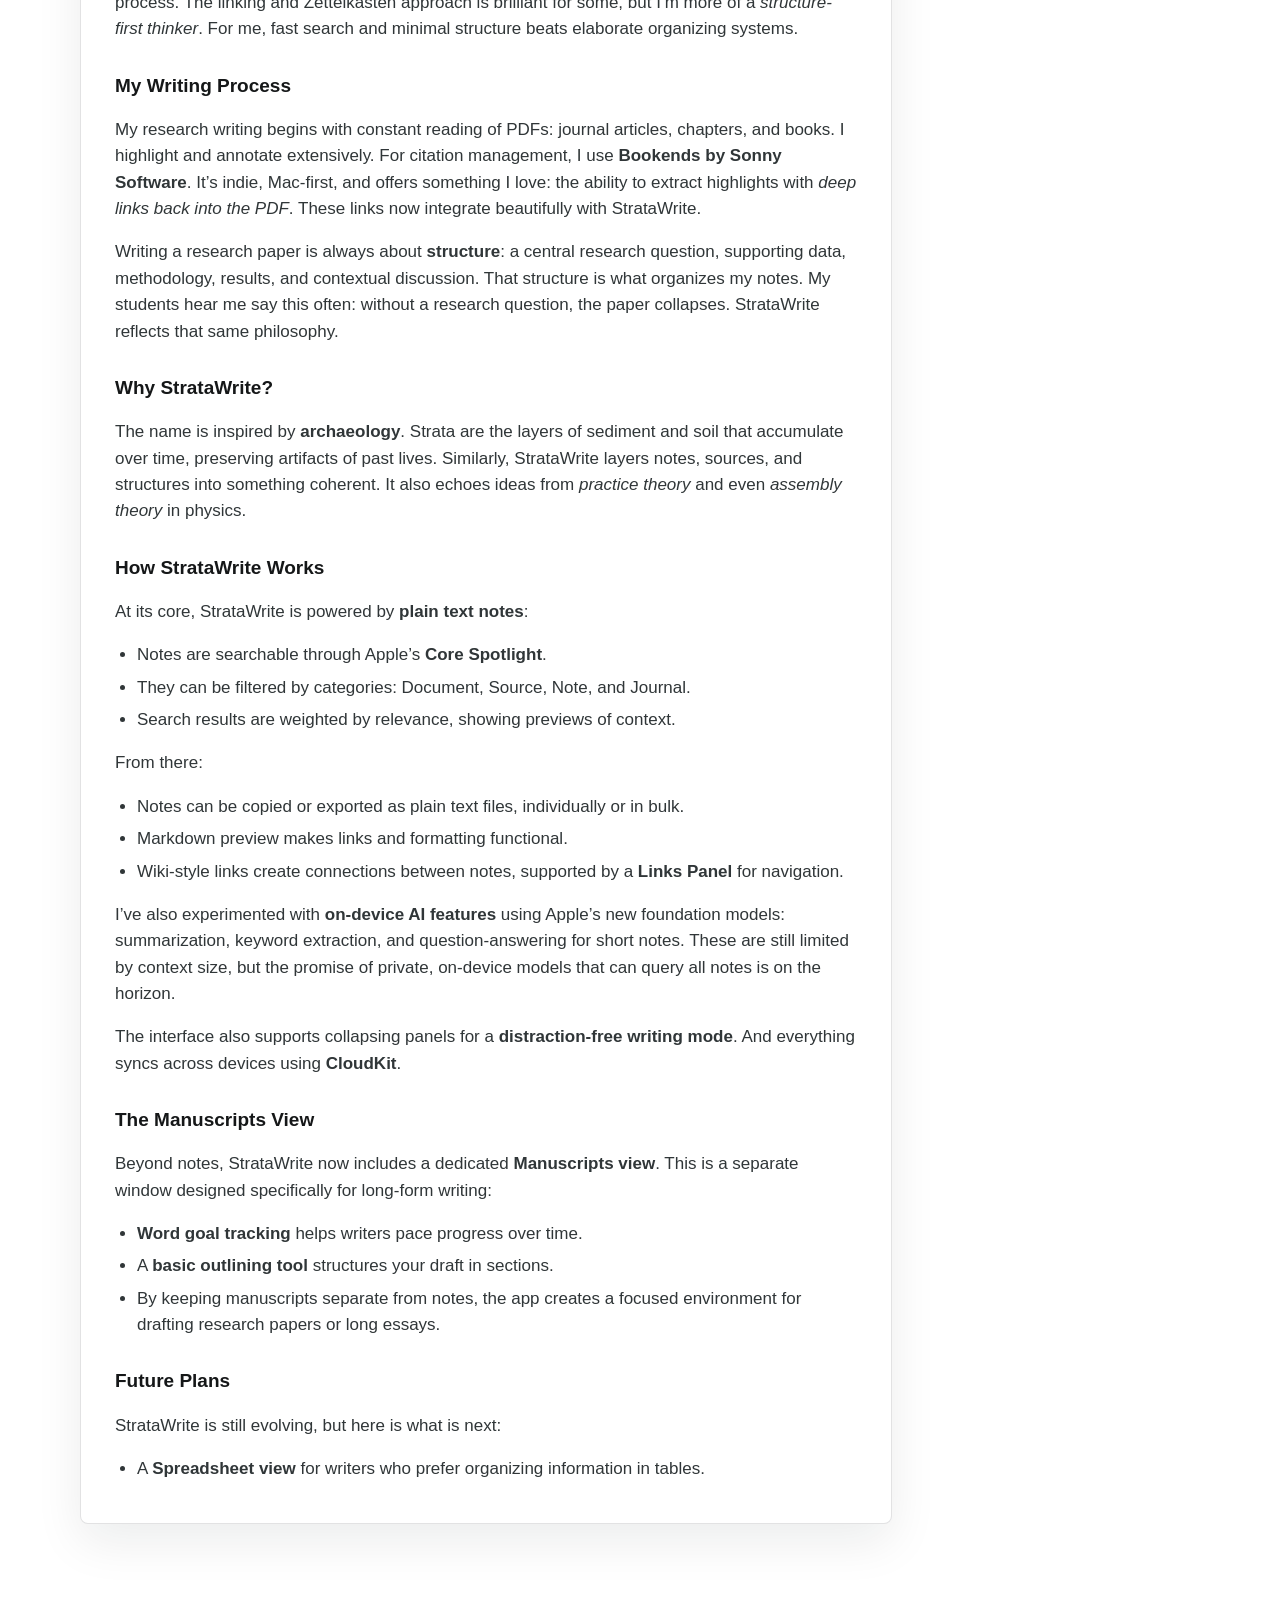
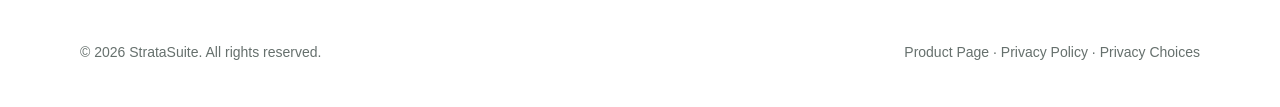
==== commit 25cf3512: "Mention evidence sheet in blog post" ====
--- a/blog.html
+++ b/blog.html
@@ -191,6 +191,27 @@
               keep thinking instead of managing the database.
             </p>
 
+            <h3>The New Evidence Sheet</h3>
+            <p>
+              One of the bigger pieces growing out of this work is a new evidence sheet. When you search the
+              library, StrataWrite can now prepare focused evidence passages from matching notes instead of
+              leaving you with only a list of note titles.
+            </p>
+
+            <p>
+              The sheet is designed for the moment when a search becomes a research question. It can surface
+              passages by mode, including general passages, key sources, methods, definitions, findings, and
+              comparison points. It also adds section and signal filters, related terms, hit counts, source
+              labels, copy actions, and links back into the original note.
+            </p>
+
+            <p>
+              I am also experimenting with an &ldquo;Answer from Evidence&rdquo; flow that synthesizes only from
+              the retrieved passages and cites the sources it used. The intent is not to make the app write
+              for you, but to make it easier to see what your own library can actually support before you
+              start drafting a claim.
+            </p>
+
             <h3>Markdown Actions Where You Need Them</h3>
             <p>
               On iPad, selected text is getting quicker Markdown actions directly in the edit menu. Bold,
